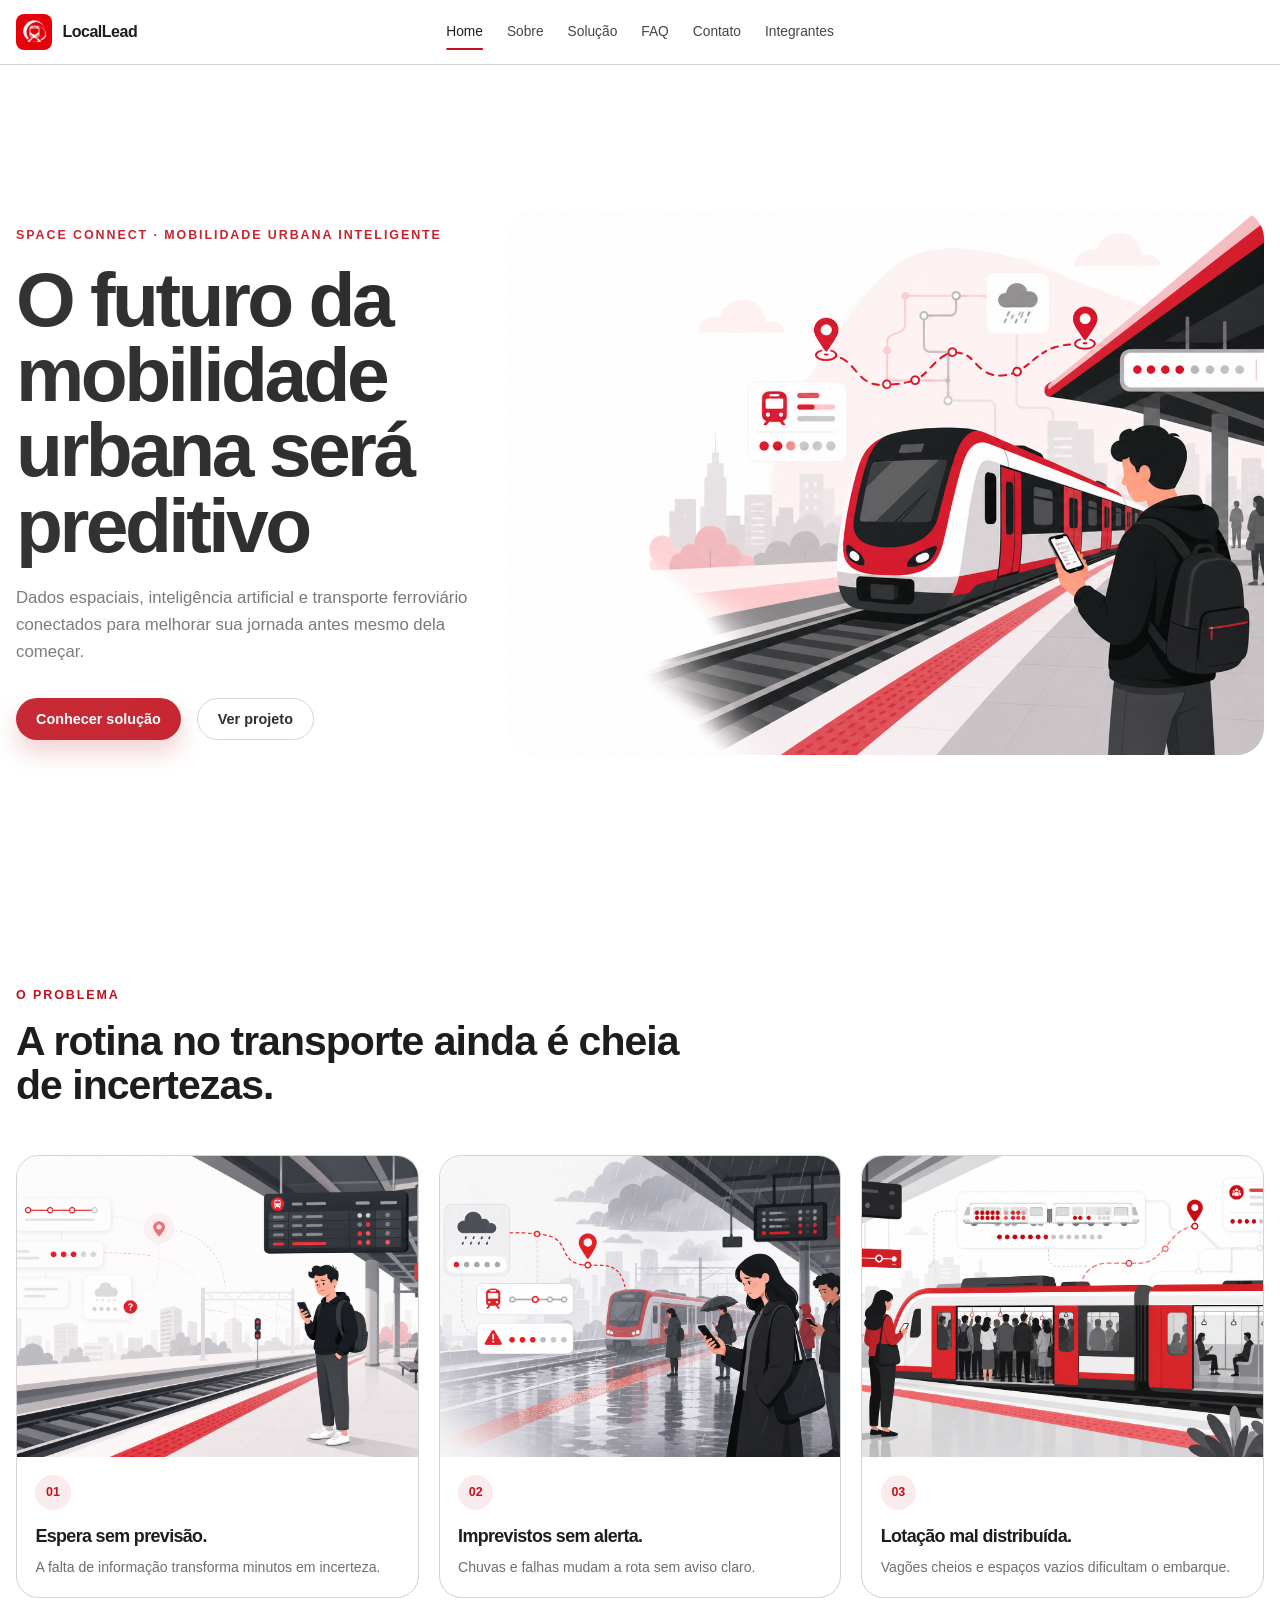
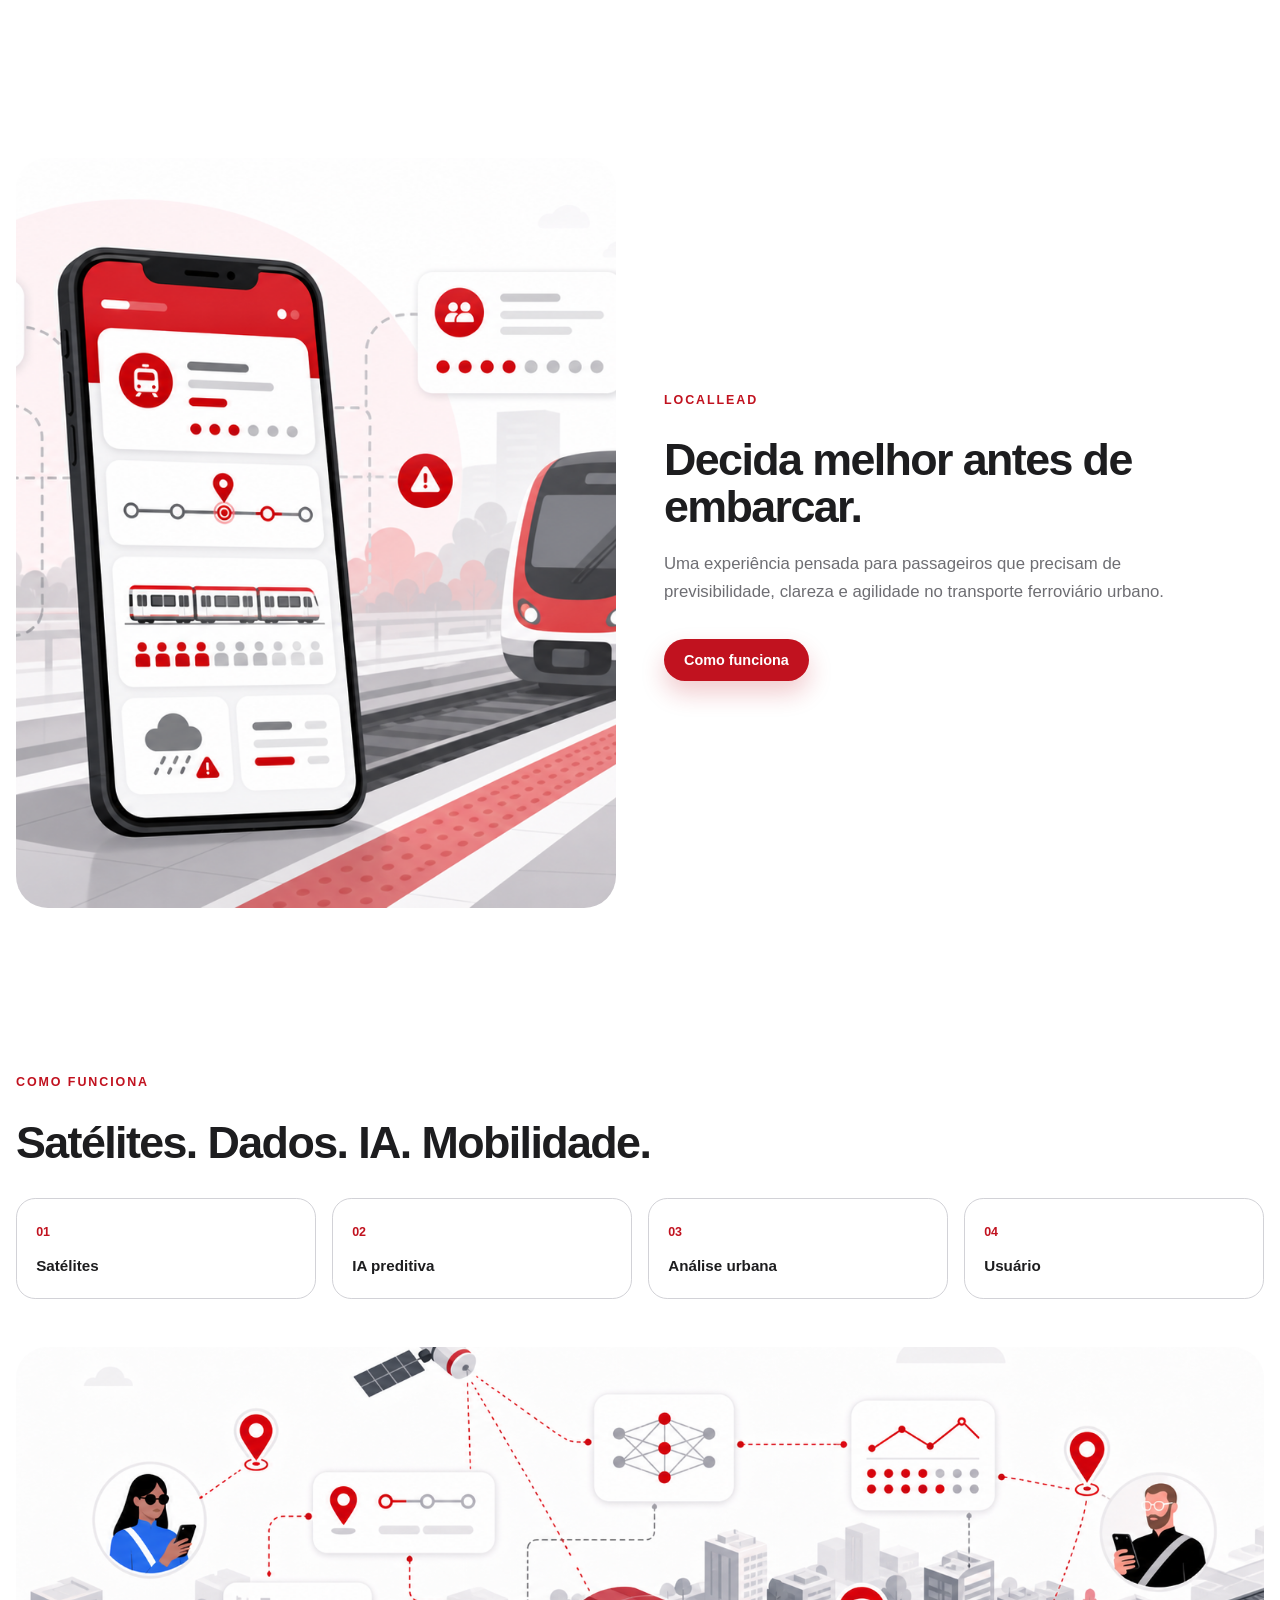
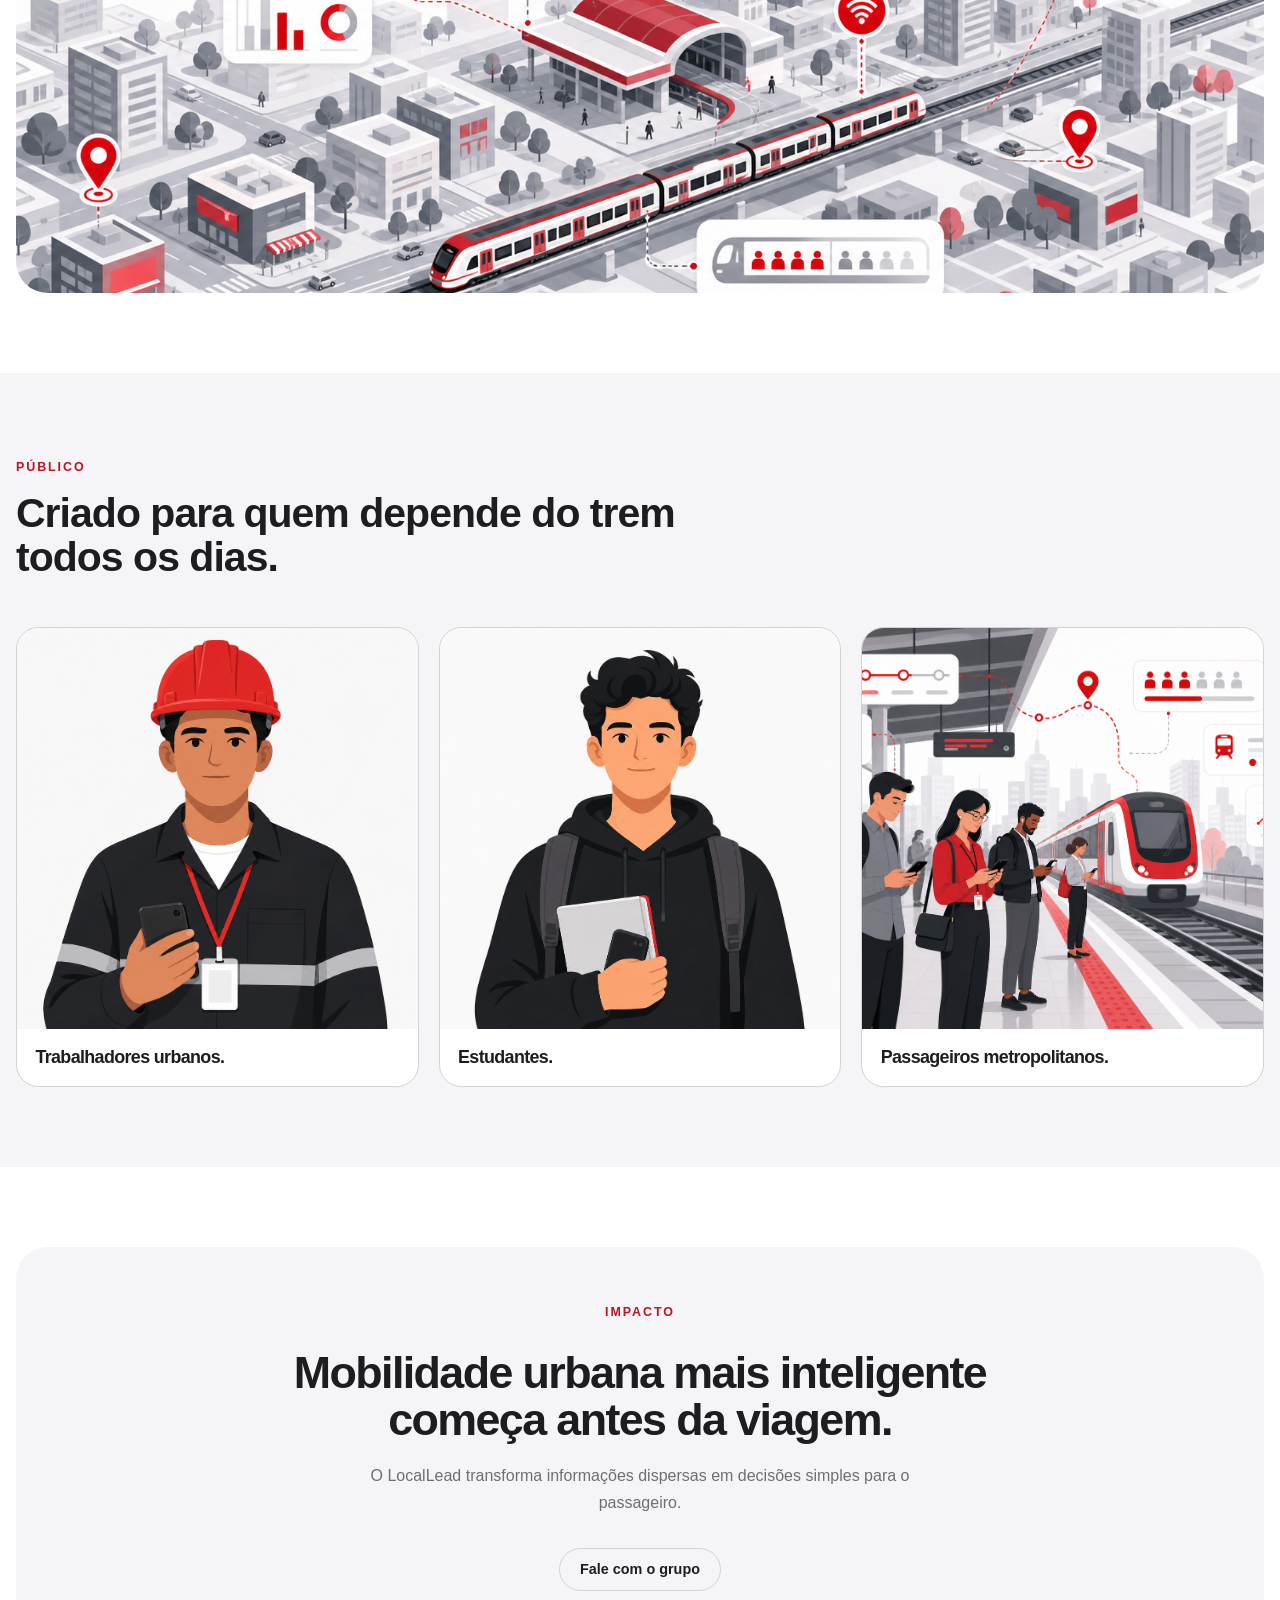
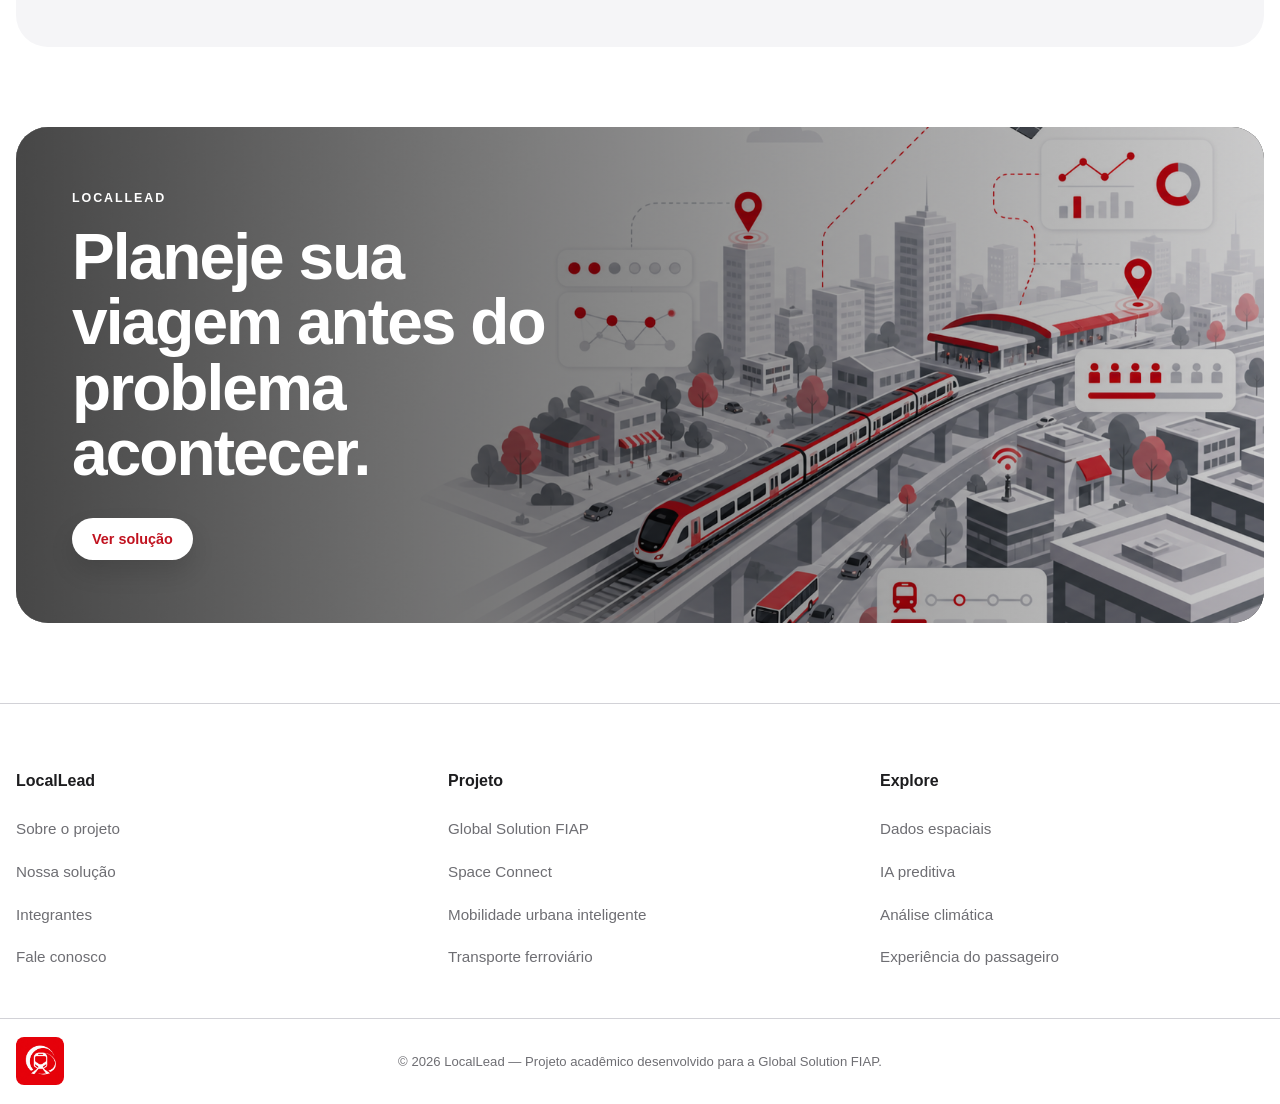
==== index.html @ 67caa3cf "Merge branch 'EnzoNukui:main' into arthurcarvalho" ====
<!DOCTYPE html>
<html lang="pt-br">

<head>
    <meta charset="UTF-8">
    <meta name="viewport" content="width=device-width, initial-scale=1.0">

    <link rel="shortcut icon" href="./assets/favicon/favicon.ico" type="image/x-icon">
    <link rel="stylesheet" href="./css/main.css">

    <script type="module" src="./js/main.js" defer></script>

    <title>LocalLead | Mobilidade Urbana Inteligente</title>
</head>

<body>
    <header class="header">
        <nav class="navbar" aria-label="Navegação principal">
            <a href="./index.html" class="navbar__brand" aria-label="Página inicial do LocalLead">           
                <img src="./assets/img/logo_locallead.png" alt="Logo LocalLead" class="navbar__logo">

                <span class="navbar__name">LocalLead</span>
            </a>

            <button class="navbar__toggle" type="button" aria-label="Abrir menu de navegação" aria-expanded="false"
                aria-controls="navbar-menu">
                <span class="navbar__toggle-line"></span>
                <span class="navbar__toggle-line"></span>
                <span class="navbar__toggle-line"></span>
            </button>

            <ul class="navbar__menu" id="navbar-menu">
                <li class="navbar__item">
                    <a href="./index.html" class="navbar__link navbar__link--active">Home</a>
                </li>

                <li class="navbar__item">
                    <a href="./paginas/sobre.html" class="navbar__link">Sobre</a>
                </li>

                <li class="navbar__item">
                    <a href="./paginas/solucao.html" class="navbar__link">Solução</a>
                </li>

                <li class="navbar__item">
                    <a href="./paginas/faq.html" class="navbar__link">FAQ</a>
                </li>

                <li class="navbar__item">
                    <a href="./paginas/contato.html" class="navbar__link">Contato</a>
                </li>

                <li class="navbar__item">
                    <a href="./paginas/integrantes.html" class="navbar__link">Integrantes</a>
                </li>
            </ul>
        </nav>
    </header>

    <main>
        <section class="hero" aria-labelledby="hero-title">
            <div class="hero__content">
                <span class="hero__tag">Space Connect · Mobilidade Urbana Inteligente</span>

                <h1 class="hero__title" id="hero-title">
                    O futuro da mobilidade urbana será preditivo
                </h1>

                <p class="hero__description">
                    Dados espaciais, inteligência artificial e transporte ferroviário conectados para melhorar sua
                    jornada antes mesmo dela começar.
                </p>

                <div class="hero__actions">
                    <a href="./paginas/solucao.html" class="button button--primary">
                        Conhecer solução
                    </a>

                    <a href="./paginas/sobre.html" class="button button--secondary">
                        Ver projeto
                    </a>
                </div>
            </div>

            <div class="hero__image">
                <img src="./assets/img/home/hero-trem-cidade.png" alt="Trem urbano em movimento em uma cidade moderna">
            </div>
        </section>

        <section class="visual-section problems" aria-labelledby="problems-title">
            <div class="section-heading">
                <span class="section-heading__tag">O problema</span>

                <h2 class="section-heading__title" id="problems-title">
                    A rotina no transporte ainda é cheia de incertezas.
                </h2>
            </div>

            <div class="visual-grid visual-grid--three">
                <article class="visual-card">
                    <div class="visual-card__image">
                        <img src="./assets/img/home/problema-espera.png"
                            alt="Pessoa esperando o trem em uma plataforma">
                    </div>

                    <div class="visual-card__content">
                        <span class="visual-card__number">01</span>
                        <h3 class="visual-card__title">Espera sem previsão.</h3>

                        <p class="visual-card__description">
                            A falta de informação transforma minutos em incerteza.
                        </p>
                    </div>
                </article>

                <article class="visual-card">
                    <div class="visual-card__image">
                        <img src="./assets/img/home/problema-chuva.png" alt="Estação de trem em dia de chuva intensa">
                    </div>

                    <div class="visual-card__content">
                        <span class="visual-card__number">02</span>
                        <h3 class="visual-card__title">Imprevistos sem alerta.</h3>

                        <p class="visual-card__description">
                            Chuvas e falhas mudam a rota sem aviso claro.
                        </p>
                    </div>
                </article>

                <article class="visual-card">
                    <div class="visual-card__image">
                        <img src="./assets/img/home/problema-lotacao.png"
                            alt="Passageiros em uma plataforma cheia aguardando o trem">
                    </div>

                    <div class="visual-card__content">
                        <span class="visual-card__number">03</span>
                        <h3 class="visual-card__title">Lotação mal distribuída.</h3>

                        <p class="visual-card__description">
                            Vagões cheios e espaços vazios dificultam o embarque.
                        </p>
                    </div>
                </article>
            </div>
        </section>

        <section class="app-preview" aria-labelledby="app-preview-title">
            <div class="app-preview__image">
                <img src="./assets/img/home/mockup-locaallead-app.png"
                    alt="Interface do aplicativo LocalLead em um celular">
            </div>

            <div class="app-preview__content">
                <span class="section-heading__tag">LocalLead</span>

                <h2 class="app-preview__title" id="app-preview-title">
                    Decida melhor antes de embarcar.
                </h2>

                <p class="app-preview__description">
                    Uma experiência pensada para passageiros que precisam de previsibilidade, clareza e agilidade no
                    transporte ferroviário urbano.
                </p>

                <a href="./paginas/solucao.html" class="button button--primary">
                    Como funciona
                </a>
            </div>
        </section>

        <section class="workflow" aria-labelledby="workflow-title">
            <div class="workflow__content">
                <span class="section-heading__tag">Como funciona</span>

                <h2 class="workflow__title" id="workflow-title">
                    Satélites. Dados. IA. Mobilidade.
                </h2>

                <div class="workflow__steps" aria-label="Etapas da solução LocalLead">
                    <div class="workflow__step">
                        <span>01</span>
                        <p>Satélites</p>
                    </div>

                    <div class="workflow__step">
                        <span>02</span>
                        <p>IA preditiva</p>
                    </div>

                    <div class="workflow__step">
                        <span>03</span>
                        <p>Análise urbana</p>
                    </div>

                    <div class="workflow__step">
                        <span>04</span>
                        <p>Usuário</p>
                    </div>
                </div>
            </div>

            <div class="workflow__image">
                <img src="./assets/img/home/fluxo-satélite-ia-cidade.png"
                    alt="Cidade conectada por dados espaciais e inteligência artificial">
            </div>
        </section>

        <section class="visual-section audience" aria-labelledby="audience-title">
            <div class="section-heading">
                <span class="section-heading__tag">Público</span>

                <h2 class="section-heading__title" id="audience-title">
                    Criado para quem depende do trem todos os dias.
                </h2>
            </div>

            <div class="visual-grid visual-grid--three">
                <article class="visual-card visual-card--large">
                    <div class="visual-card__image">
                        <img src="./assets/img/home/publico-trabalhadores.png"
                            alt="Trabalhadores usando transporte público urbano">
                    </div>

                    <div class="visual-card__content">
                        <h3 class="visual-card__title">Trabalhadores urbanos.</h3>
                    </div>
                </article>

                <article class="visual-card visual-card--large">
                    <div class="visual-card__image">
                        <img src="./assets/img/home/publico-estudantes.png"
                            alt="Estudantes usando transporte ferroviário urbano">
                    </div>

                    <div class="visual-card__content">
                        <h3 class="visual-card__title">Estudantes.</h3>
                    </div>
                </article>

                <article class="visual-card visual-card--large">
                    <div class="visual-card__image">
                        <img src="./assets/img/home/publico-passageiros.png"
                            alt="Passageiros em uma estação metropolitana">
                    </div>

                    <div class="visual-card__content">
                        <h3 class="visual-card__title">Passageiros metropolitanos.</h3>
                    </div>
                </article>
            </div>
        </section>

        <section class="impact" aria-labelledby="impact-title">
            <div class="impact__content">
                <span class="section-heading__tag">Impacto</span>

                <h2 class="impact__title" id="impact-title">
                    Mobilidade urbana mais inteligente começa antes da viagem.
                </h2>

                <p class="impact__description">
                    O LocalLead transforma informações dispersas em decisões simples para o passageiro.
                </p>

                <a href="./paginas/contato.html" class="button button--secondary">
                    Fale com o grupo
                </a>
            </div>
        </section>

        <section class="cta" aria-labelledby="cta-title">
            <div class="cta__image">
                <img src="./assets/img/home/cta-cidade-conectada.png"
                    alt="Cidade conectada com linhas digitais representando mobilidade inteligente">
            </div>

            <div class="cta__content">
                <span class="cta__tag">LocalLead</span>

                <h2 class="cta__title" id="cta-title">
                    Planeje sua viagem antes do problema acontecer.
                </h2>

                <a href="./paginas/solucao.html" class="button button--light">
                    Ver solução
                </a>
            </div>
        </section>
    </main>

    <footer class="footer">
        <div class="footer__content">
            <div class="footer__column">
                <h2 class="footer__title">LocalLead</h2>

                <ul class="footer__list">
                    <li>
                        <a href="./paginas/sobre.html">Sobre o projeto</a>
                    </li>

                    <li>
                        <a href="./paginas/solucao.html">Nossa solução</a>
                    </li>

                    <li>
                        <a href="./paginas/integrantes.html">Integrantes</a>
                    </li>

                    <li>
                        <a href="./paginas/contato.html">Fale conosco</a>
                    </li>
                </ul>
            </div>

            <div class="footer__column">
                <h2 class="footer__title">Projeto</h2>

                <ul class="footer__list">
                    <li>Global Solution FIAP</li>
                    <li>Space Connect</li>
                    <li>Mobilidade urbana inteligente</li>
                    <li>Transporte ferroviário</li>
                </ul>
            </div>

            <div class="footer__column">
                <h2 class="footer__title">Explore</h2>

                <ul class="footer__list">
                    <li>Dados espaciais</li>
                    <li>IA preditiva</li>
                    <li>Análise climática</li>
                    <li>Experiência do passageiro</li>
                </ul>
            </div>
        </div>

        <div class="footer__bottom">
            <div class="footer__bottom-content">
                <a href="./index.html" class="footer__brand" aria-label="Página inicial LocalLead">
                    <img src="./assets/img/logo_locallead.png" alt="Logo LocalLead" class="footer__logo">
                </a>

                <p class="footer__copyright">
                    © 2026 LocalLead — Projeto acadêmico desenvolvido para a Global Solution FIAP.
                </p>
            </div>
        </div>
    </footer>
</body>

</html>
---- css/main.css ----
@import url('./base.css');
@import url('./menu.css');
@import url('./hero.css');
@import url('./buttons.css');
@import url('./layout.css');
@import url('./cards.css');
@import url('./home.css');
@import url("./integrantes.css");
@import url('./footer.css');
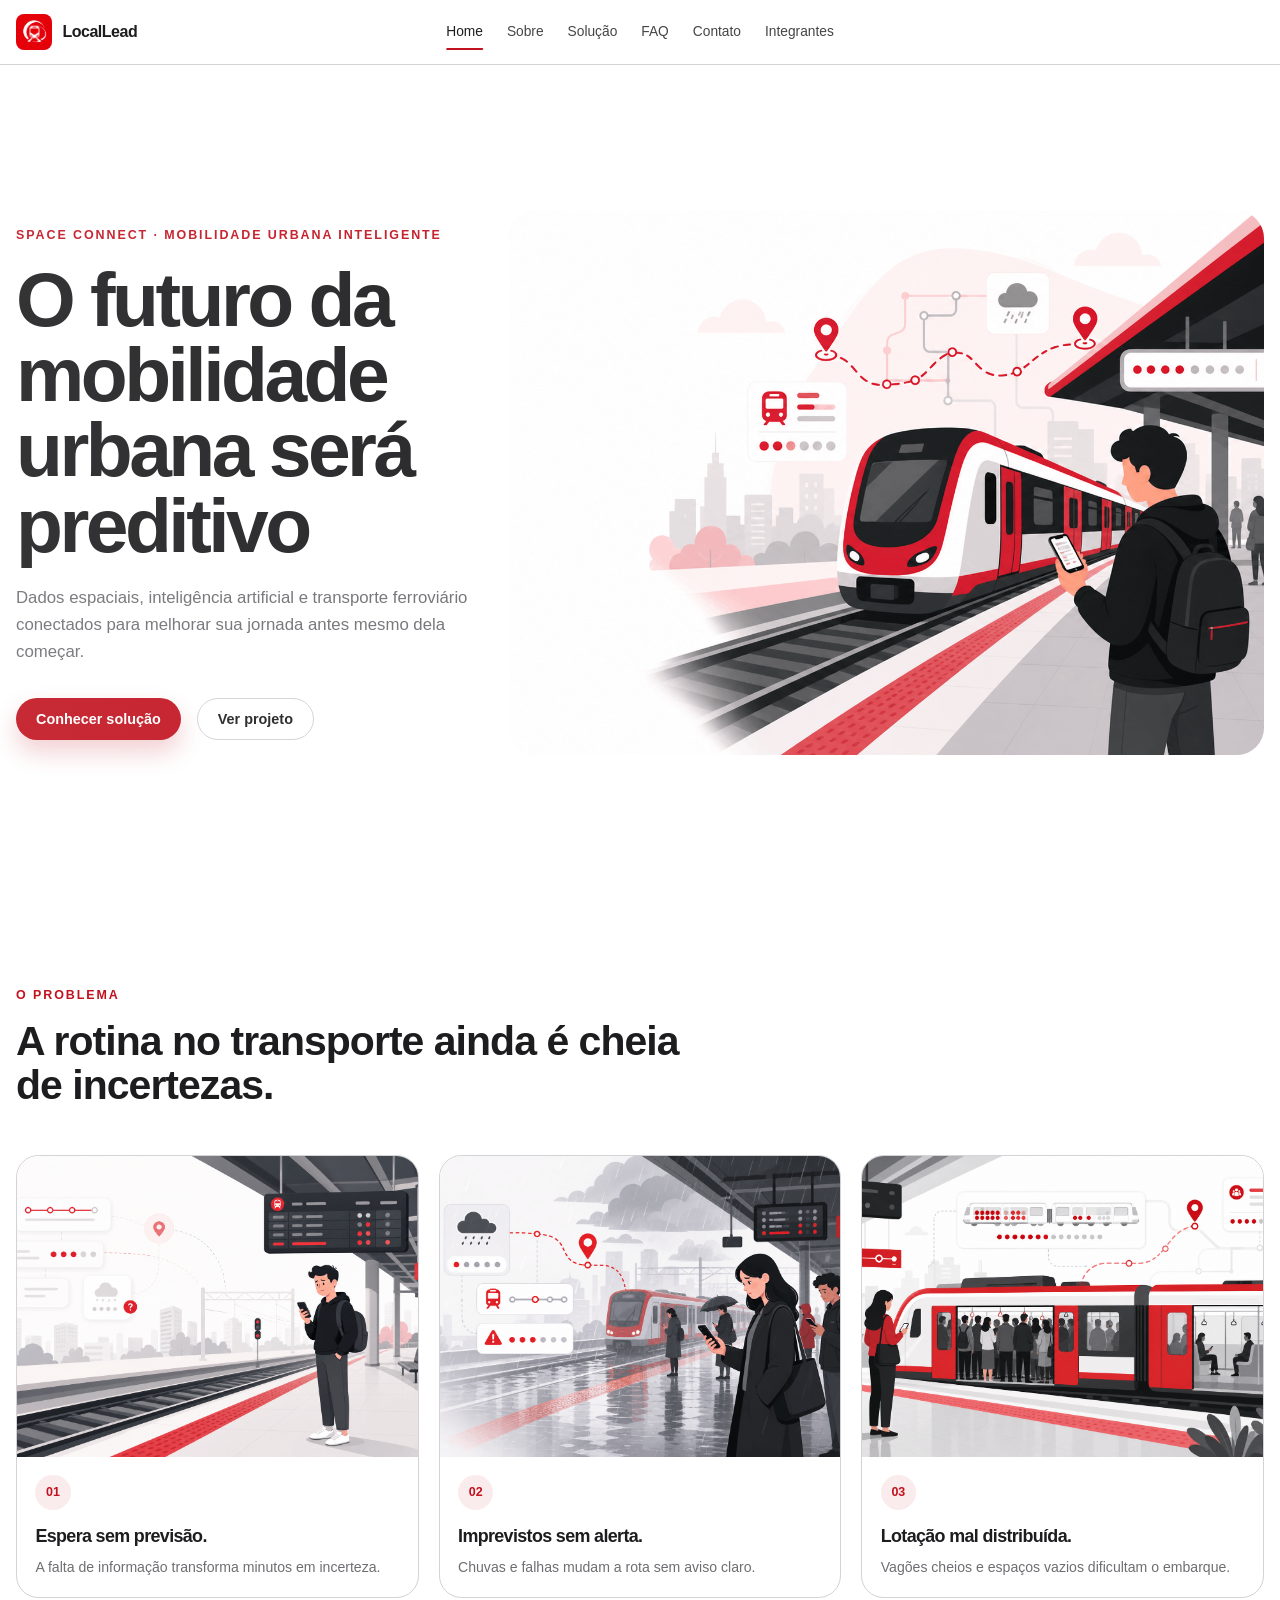
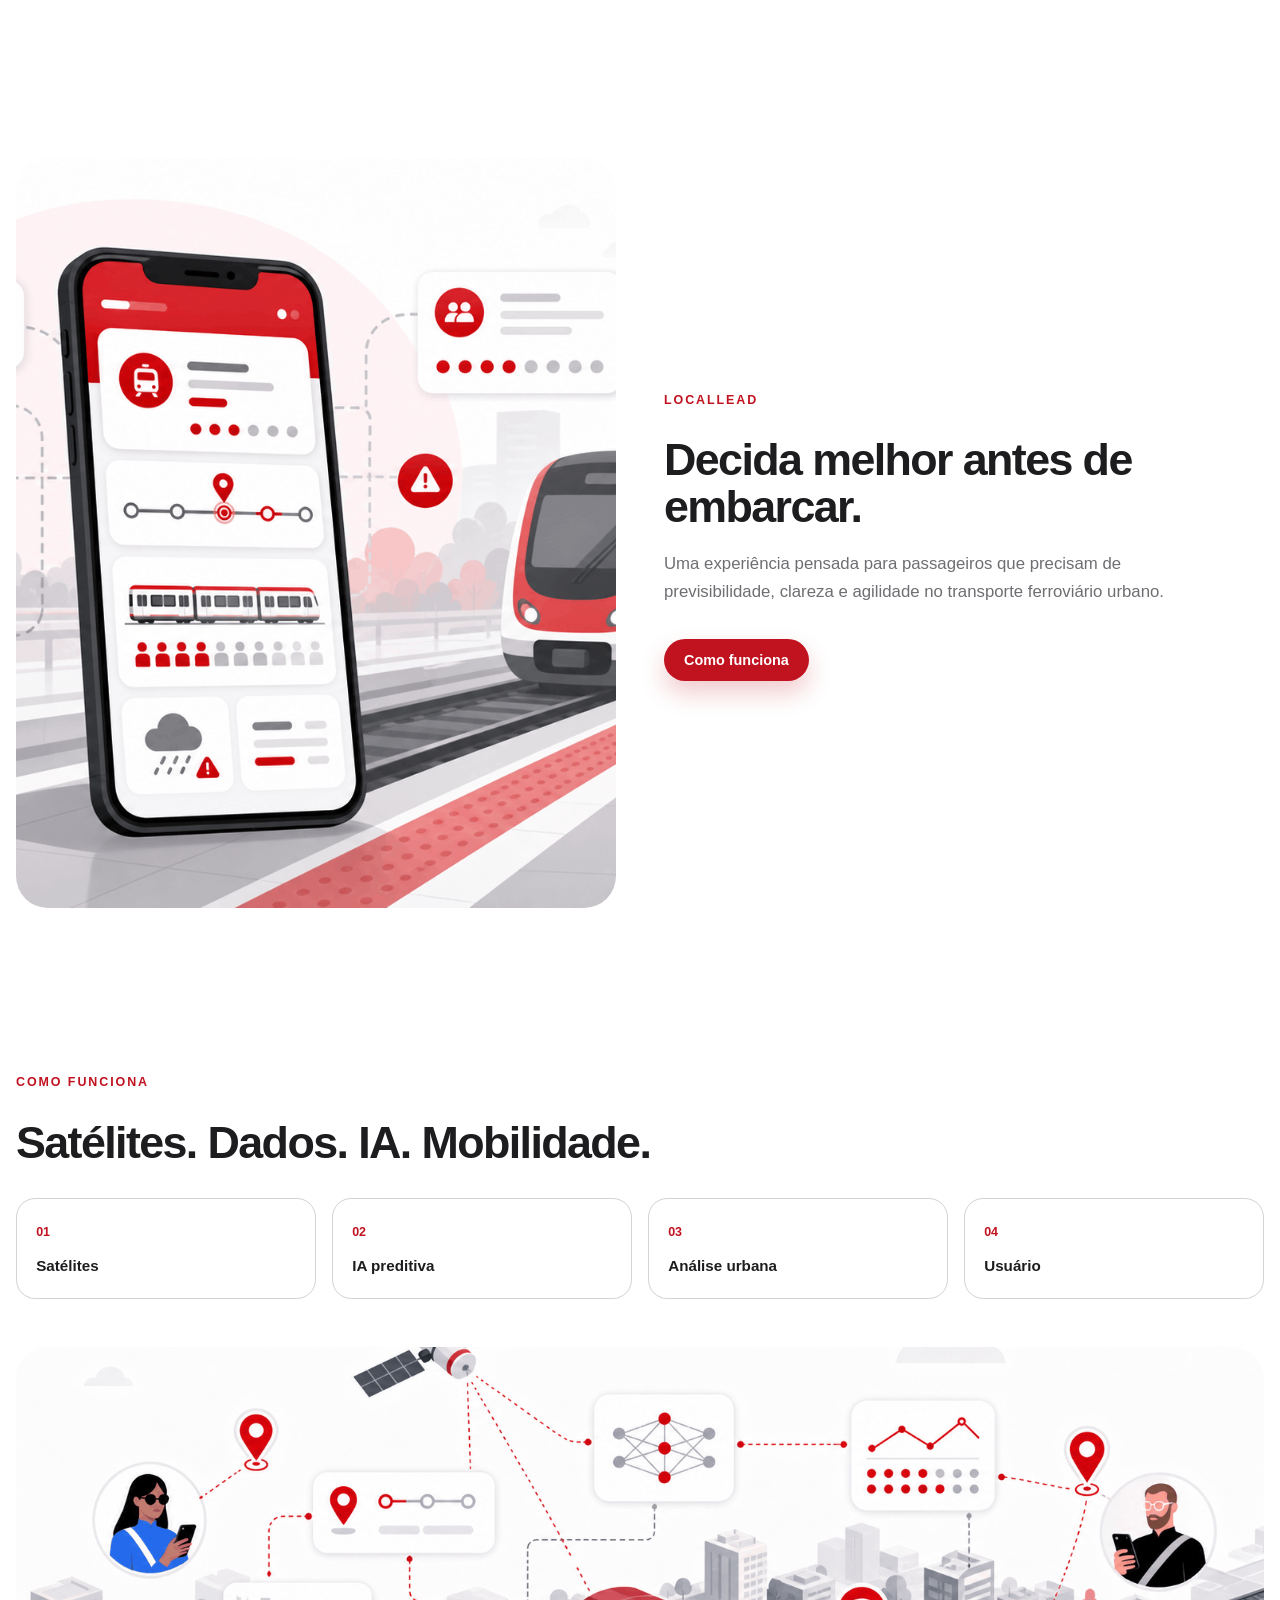
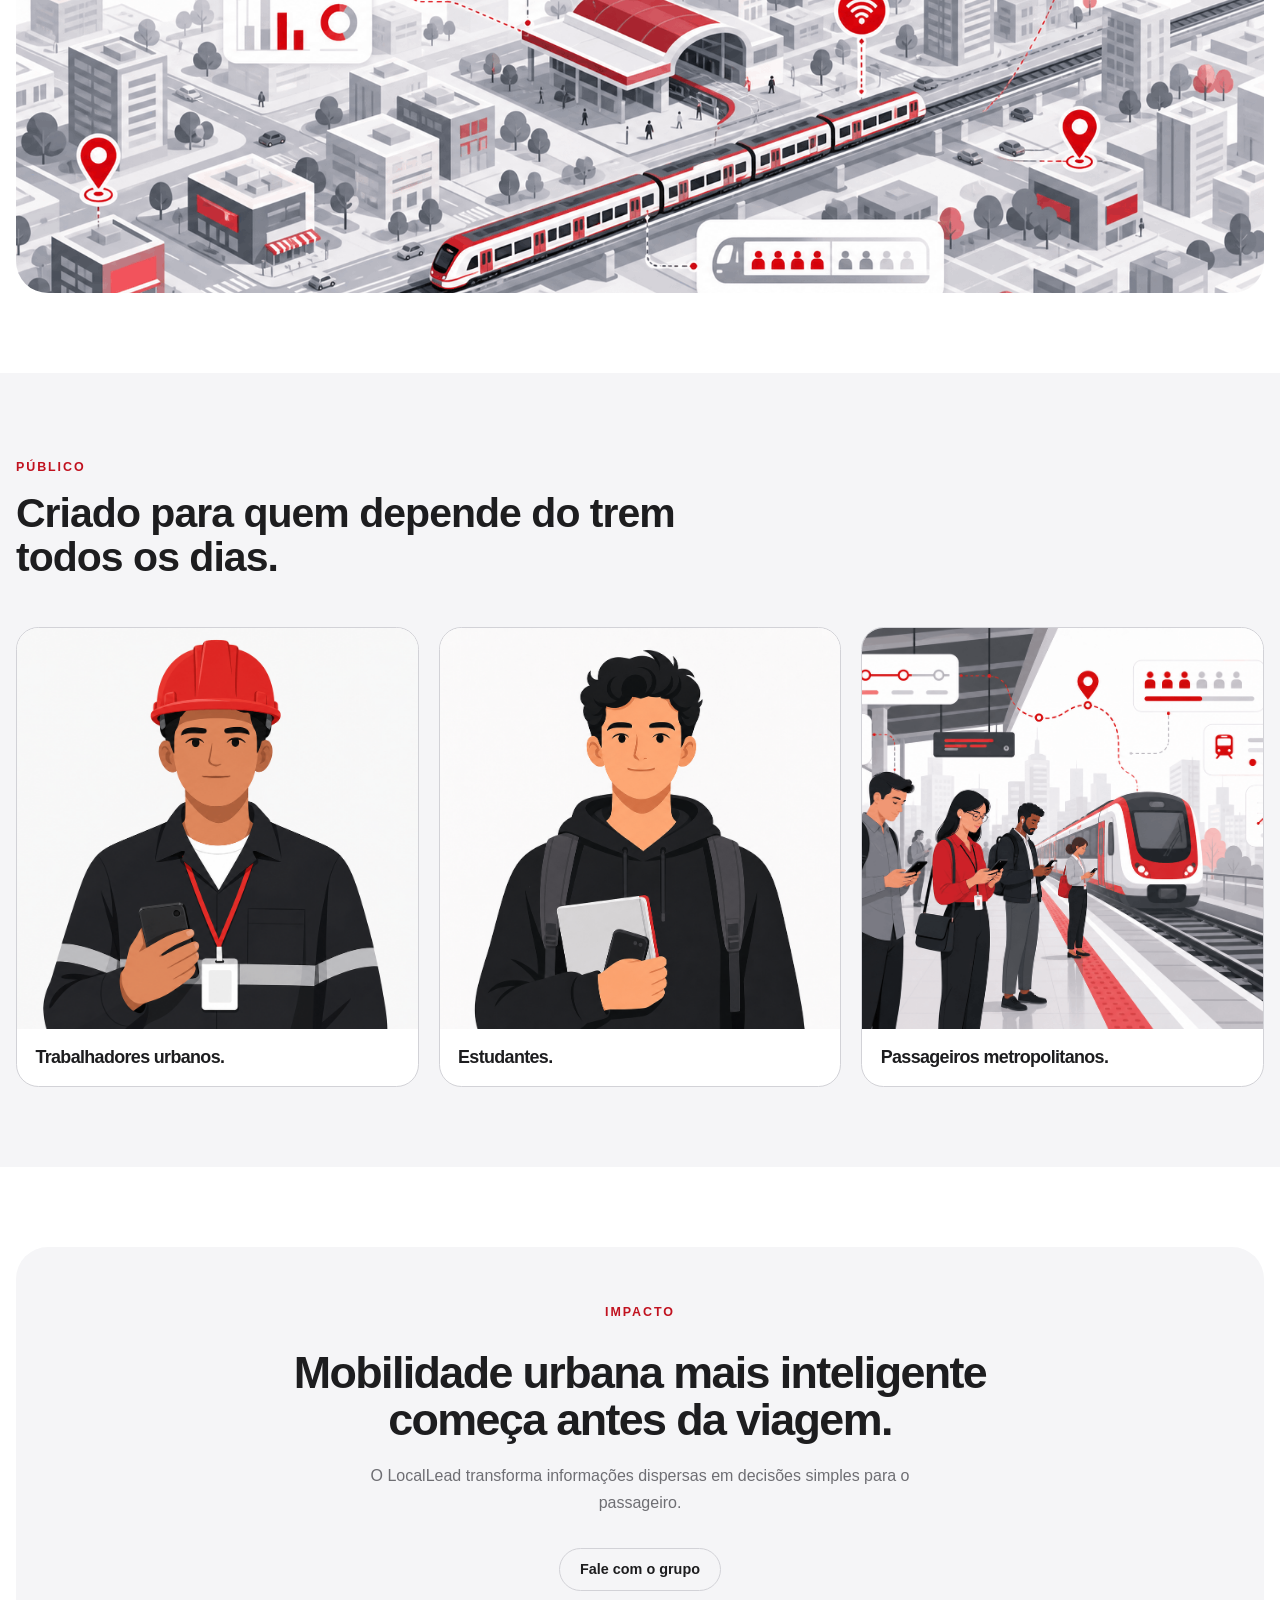
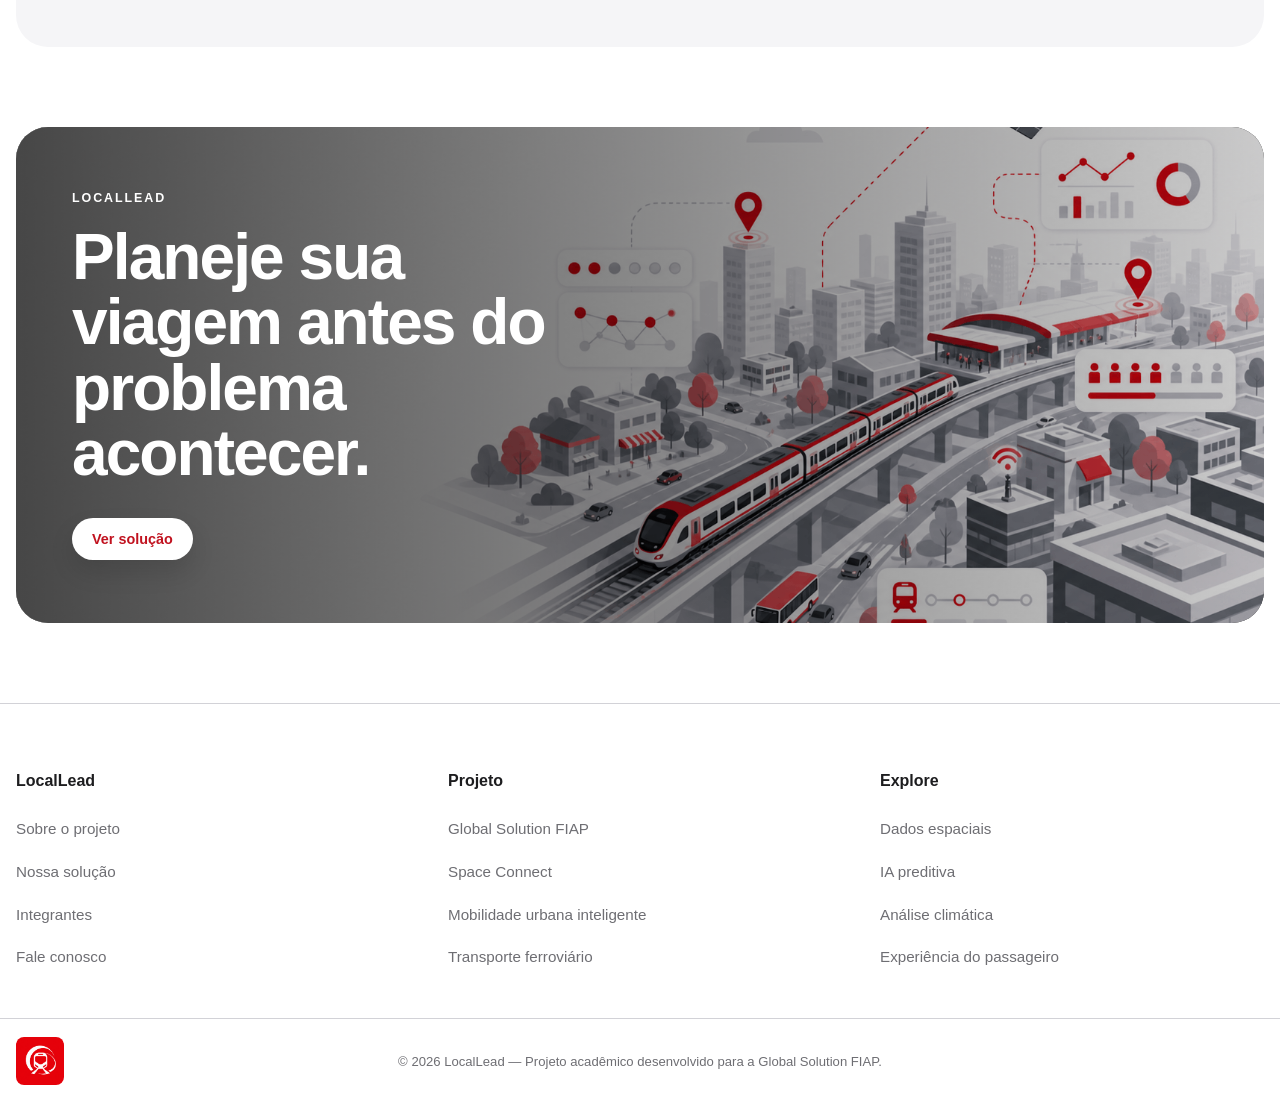
==== commit 95f7c57a: "feat: corrigindo imagens do index.html" ====
--- a/index.html
+++ b/index.html
@@ -12,6 +12,7 @@
 
     <title>LocalLead | Mobilidade Urbana Inteligente</title>
 </head>
+
 
 <body>
     <header class="header">
@@ -83,7 +84,7 @@
             </div>
 
             <div class="hero__image">
-                <img src="./assets/img/home/hero-trem-cidade.png" alt="Trem urbano em movimento em uma cidade moderna">
+                <img src="./assets/img/home/hero-trem-cidade-compresso.png" alt="Trem urbano em movimento em uma cidade moderna">
             </div>
         </section>
 
@@ -99,7 +100,7 @@
             <div class="visual-grid visual-grid--three">
                 <article class="visual-card">
                     <div class="visual-card__image">
-                        <img src="./assets/img/home/problema-espera.png"
+                        <img src="./assets/img/home/problema-espera-compresso.png"
                             alt="Pessoa esperando o trem em uma plataforma">
                     </div>
 
@@ -115,7 +116,7 @@
 
                 <article class="visual-card">
                     <div class="visual-card__image">
-                        <img src="./assets/img/home/problema-chuva.png" alt="Estação de trem em dia de chuva intensa">
+                        <img src="./assets/img/home/problema-chuva-compresso.png" alt="Estação de trem em dia de chuva intensa">
                     </div>
 
                     <div class="visual-card__content">
@@ -130,7 +131,7 @@
 
                 <article class="visual-card">
                     <div class="visual-card__image">
-                        <img src="./assets/img/home/problema-lotacao.png"
+                        <img src="./assets/img/home/problema-lotacao-compresso.png"
                             alt="Passageiros em uma plataforma cheia aguardando o trem">
                     </div>
 
@@ -148,7 +149,7 @@
 
         <section class="app-preview" aria-labelledby="app-preview-title">
             <div class="app-preview__image">
-                <img src="./assets/img/home/mockup-locaallead-app.png"
+                <img src="./assets/img/home/mockup-locaallead-app-compresso.png"
                     alt="Interface do aplicativo LocalLead em um celular">
             </div>
 
@@ -202,7 +203,7 @@
             </div>
 
             <div class="workflow__image">
-                <img src="./assets/img/home/fluxo-satélite-ia-cidade.png"
+                <img src="./assets/img/home/fluxo-satélite-ia-cidade-compresso.png"
                     alt="Cidade conectada por dados espaciais e inteligência artificial">
             </div>
         </section>
@@ -219,7 +220,7 @@
             <div class="visual-grid visual-grid--three">
                 <article class="visual-card visual-card--large">
                     <div class="visual-card__image">
-                        <img src="./assets/img/home/publico-trabalhadores.png"
+                        <img src="./assets/img/home/publico-trabalhadores-compresso.png"
                             alt="Trabalhadores usando transporte público urbano">
                     </div>
 
@@ -230,7 +231,7 @@
 
                 <article class="visual-card visual-card--large">
                     <div class="visual-card__image">
-                        <img src="./assets/img/home/publico-estudantes.png"
+                        <img src="./assets/img/home/publico-estudantes-compresso.png"
                             alt="Estudantes usando transporte ferroviário urbano">
                     </div>
 
@@ -241,7 +242,7 @@
 
                 <article class="visual-card visual-card--large">
                     <div class="visual-card__image">
-                        <img src="./assets/img/home/publico-passageiros.png"
+                        <img src="./assets/img/home/publico-passageiros-compresso.png"
                             alt="Passageiros em uma estação metropolitana">
                     </div>
 
@@ -272,7 +273,7 @@
 
         <section class="cta" aria-labelledby="cta-title">
             <div class="cta__image">
-                <img src="./assets/img/home/cta-cidade-conectada.png"
+                <img src="./assets/img/home/cta-cidade-conectada-compresso.png"
                     alt="Cidade conectada com linhas digitais representando mobilidade inteligente">
             </div>
 
--- a/css/main.css
+++ b/css/main.css
@@ -6,5 +6,7 @@
 @import url('./cards.css');
 @import url('./home.css');
 @import url("./integrantes.css");
+@import url('./faq.css');
 @import url('./footer.css');
-
+@import url('./faq.css');
+@import url('./solucao.css');
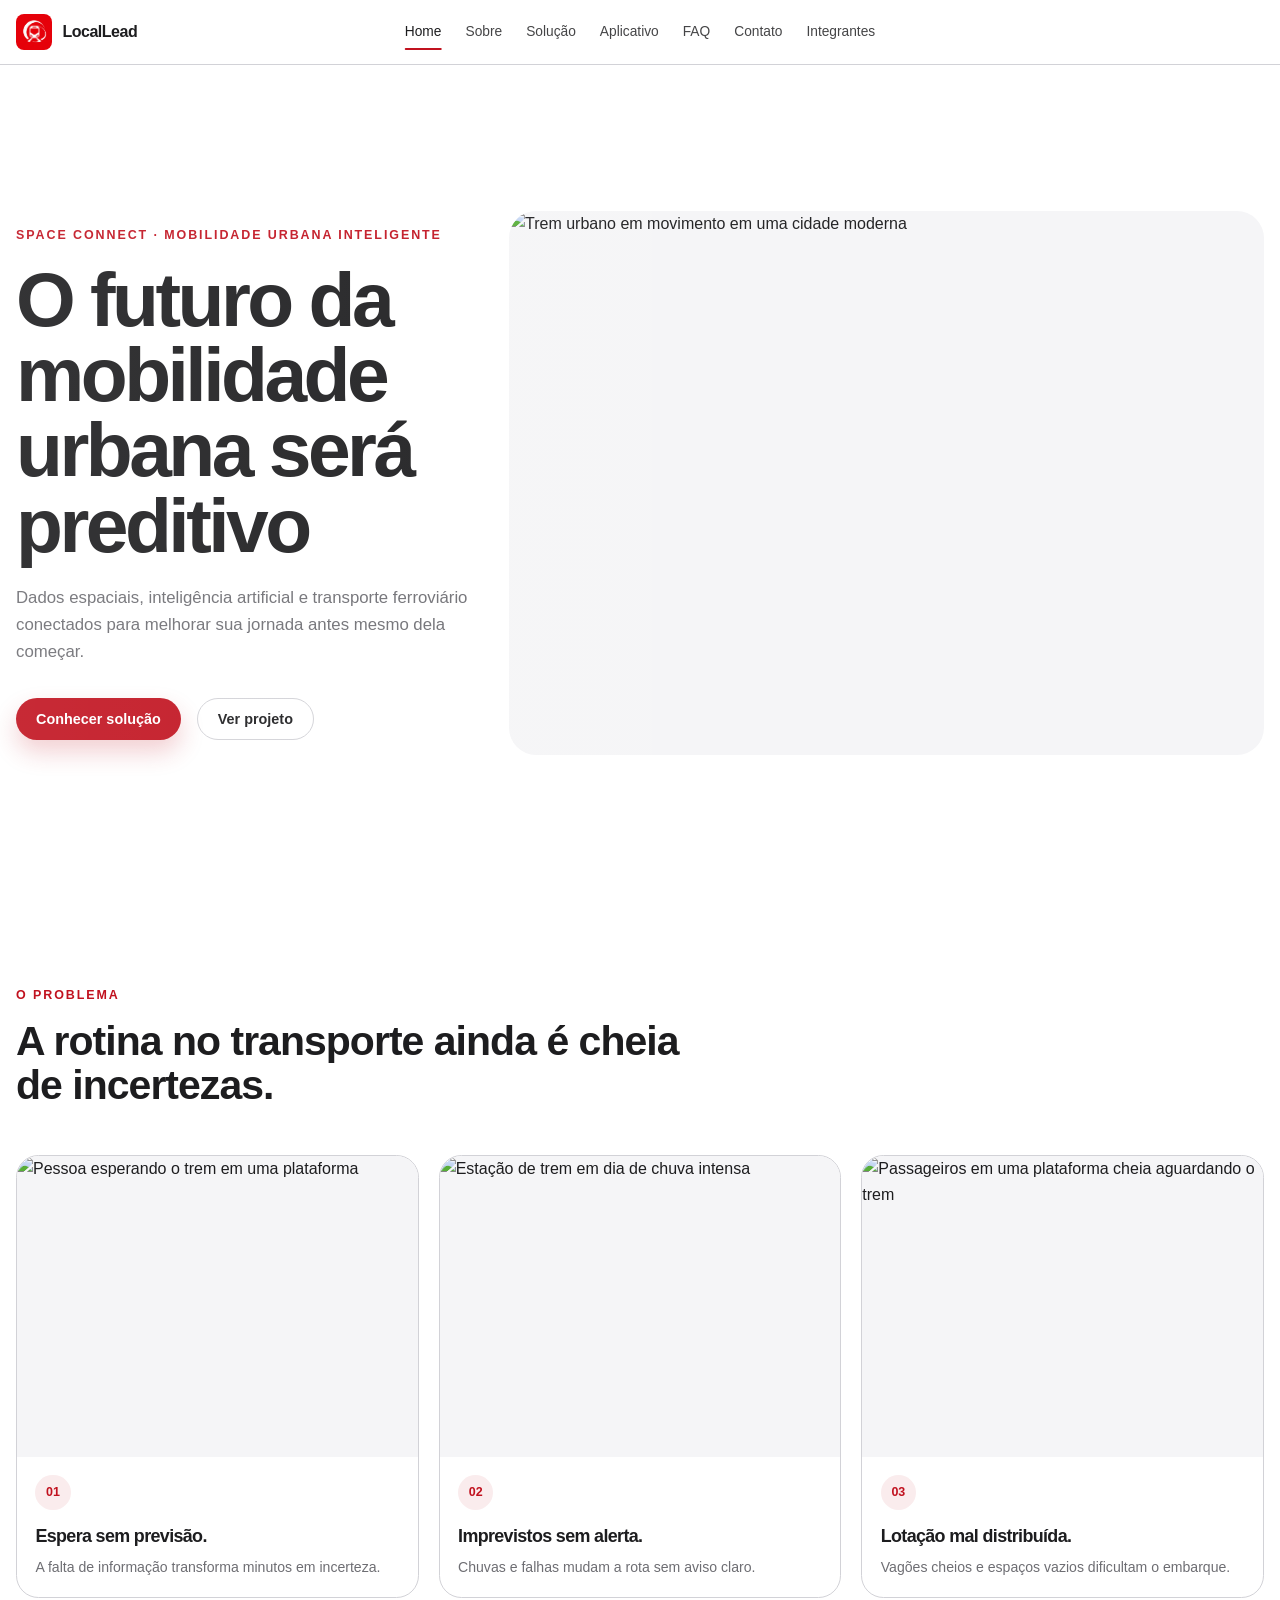
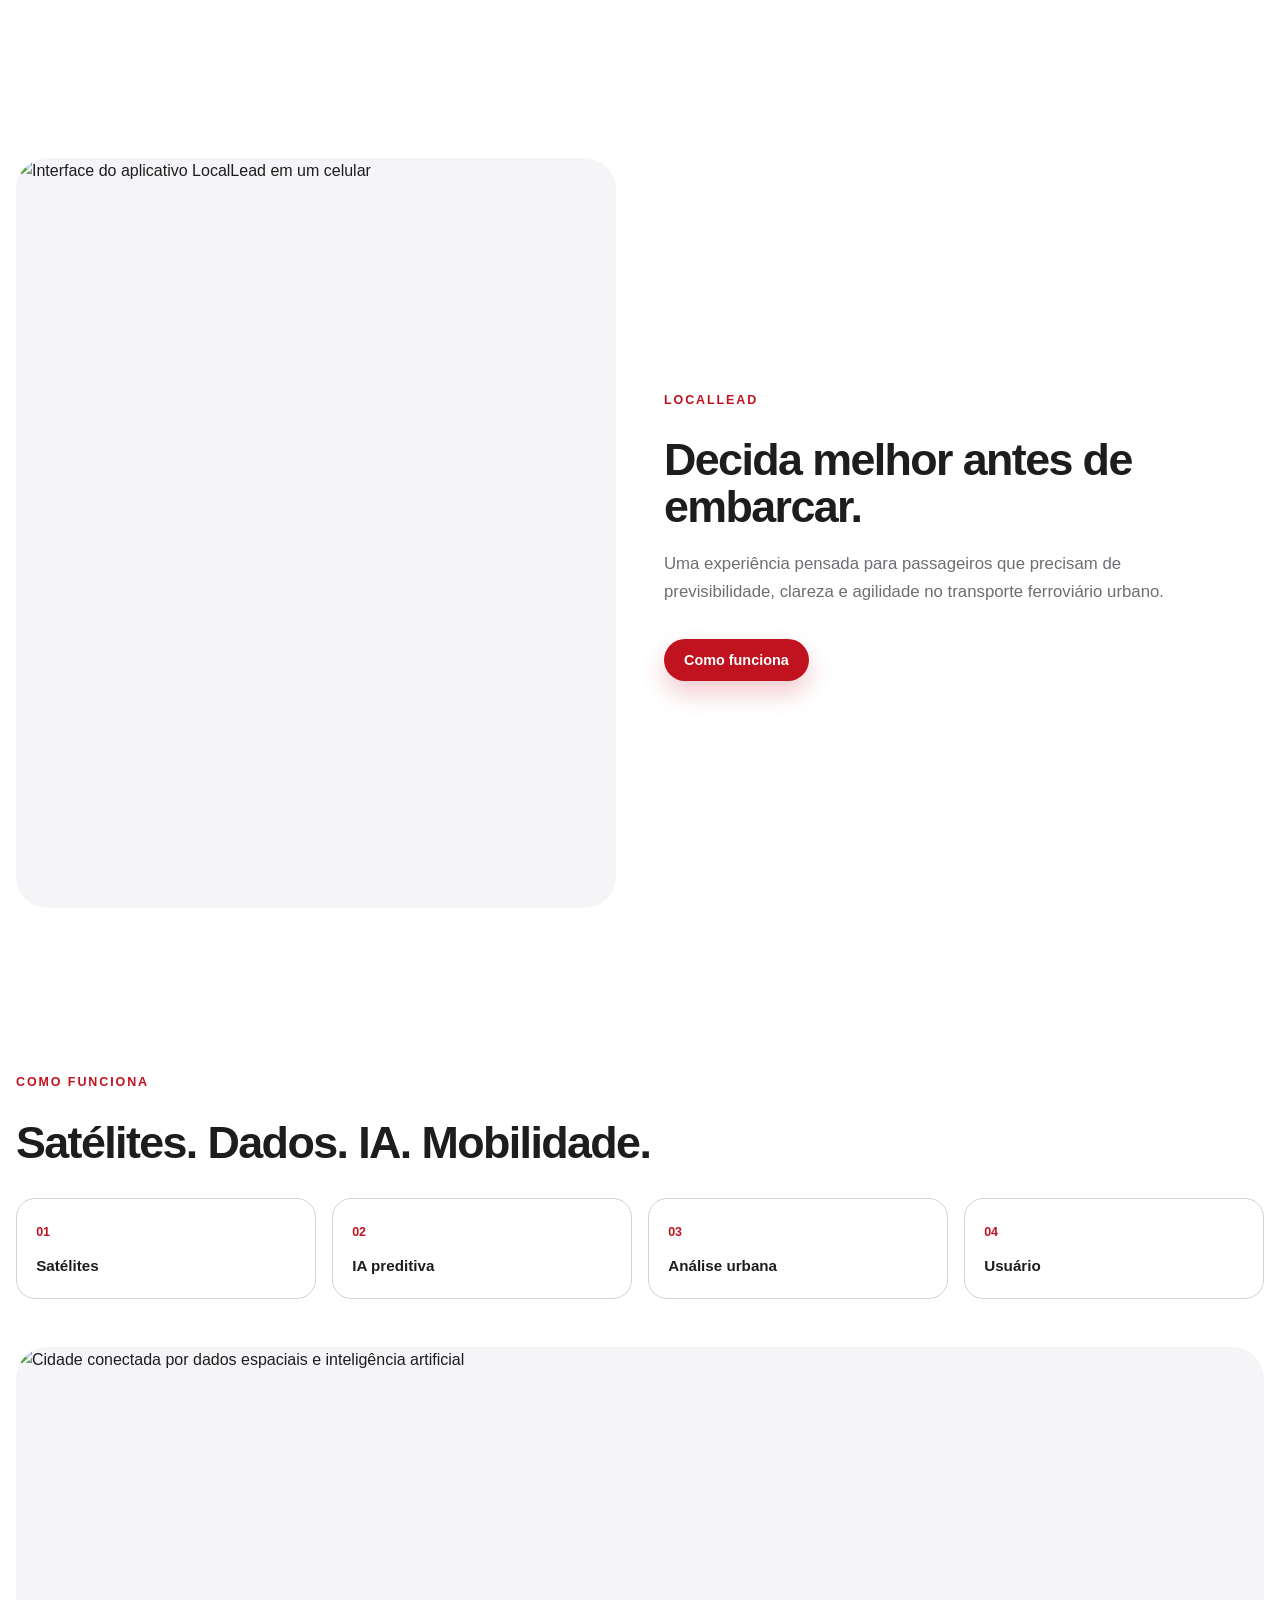
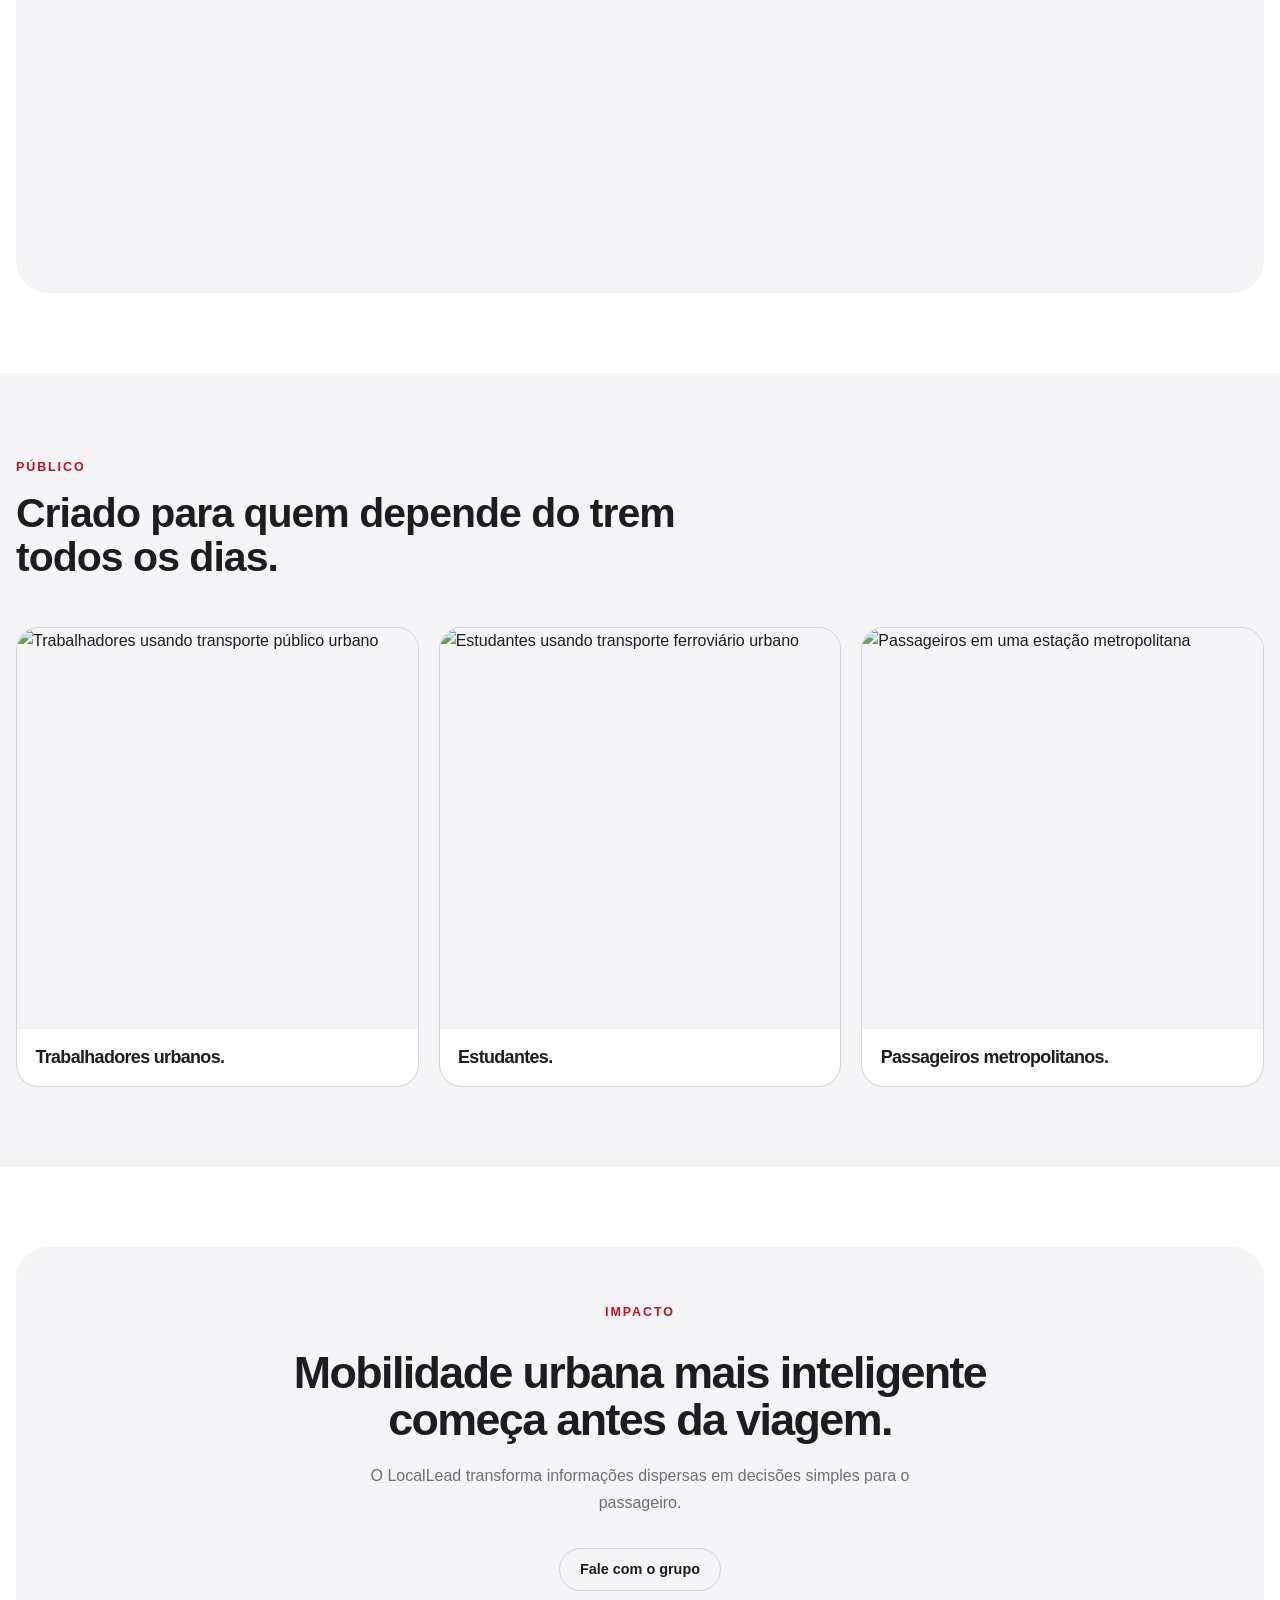
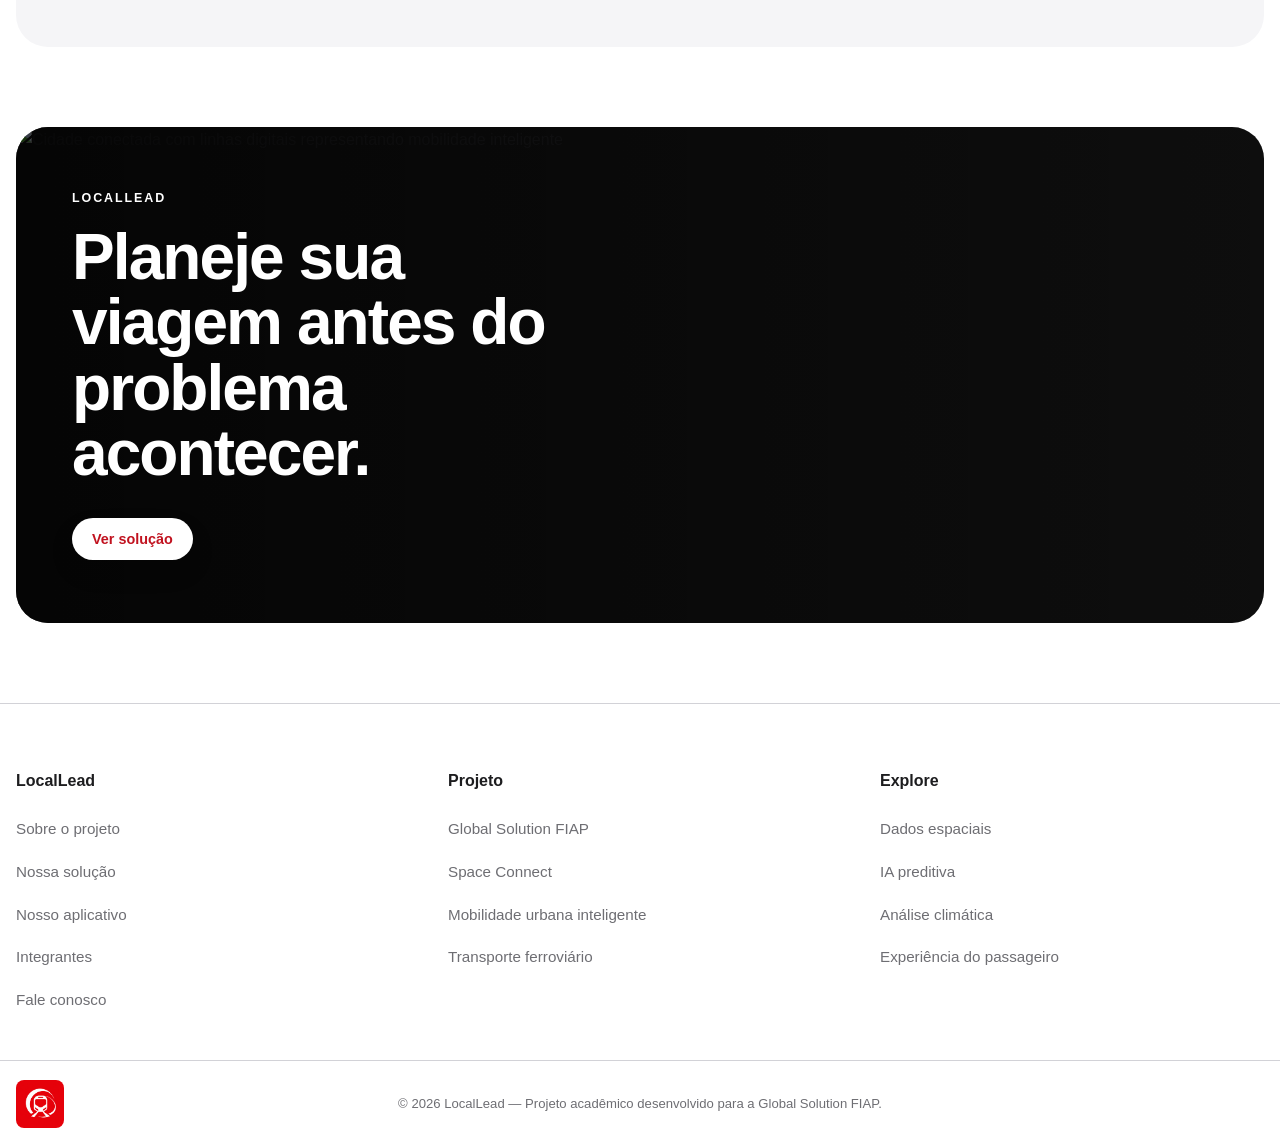
==== commit 79f30407: "feat: fazendo a pagina do nosso aplicativo e adicionando imagens nela, também coloquei o link do nos" ====
--- a/index.html
+++ b/index.html
@@ -44,6 +44,10 @@
                 </li>
 
                 <li class="navbar__item">
+                    <a href="./paginas/aplicativo.html" class="navbar__link">Aplicativo</a>
+                </li>
+
+                <li class="navbar__item">
                     <a href="./paginas/faq.html" class="navbar__link">FAQ</a>
                 </li>
 
@@ -84,7 +88,7 @@
             </div>
 
             <div class="hero__image">
-                <img src="./assets/img/home/hero-trem-cidade-compresso.png" alt="Trem urbano em movimento em uma cidade moderna">
+                <img src="./assets/img/home/hero-trem-cidade.png" alt="Trem urbano em movimento em uma cidade moderna">
             </div>
         </section>
 
@@ -100,7 +104,7 @@
             <div class="visual-grid visual-grid--three">
                 <article class="visual-card">
                     <div class="visual-card__image">
-                        <img src="./assets/img/home/problema-espera-compresso.png"
+                        <img src="./assets/img/home/problema-espera.png"
                             alt="Pessoa esperando o trem em uma plataforma">
                     </div>
 
@@ -116,7 +120,7 @@
 
                 <article class="visual-card">
                     <div class="visual-card__image">
-                        <img src="./assets/img/home/problema-chuva-compresso.png" alt="Estação de trem em dia de chuva intensa">
+                        <img src="./assets/img/home/problema-chuva.png" alt="Estação de trem em dia de chuva intensa">
                     </div>
 
                     <div class="visual-card__content">
@@ -131,7 +135,7 @@
 
                 <article class="visual-card">
                     <div class="visual-card__image">
-                        <img src="./assets/img/home/problema-lotacao-compresso.png"
+                        <img src="./assets/img/home/problema-lotacao.png"
                             alt="Passageiros em uma plataforma cheia aguardando o trem">
                     </div>
 
@@ -149,7 +153,7 @@
 
         <section class="app-preview" aria-labelledby="app-preview-title">
             <div class="app-preview__image">
-                <img src="./assets/img/home/mockup-locaallead-app-compresso.png"
+                <img src="./assets/img/home/mockup-locaallead-app.png"
                     alt="Interface do aplicativo LocalLead em um celular">
             </div>
 
@@ -203,7 +207,7 @@
             </div>
 
             <div class="workflow__image">
-                <img src="./assets/img/home/fluxo-satélite-ia-cidade-compresso.png"
+                <img src="./assets/img/home/fluxo-satélite-ia-cidade.png"
                     alt="Cidade conectada por dados espaciais e inteligência artificial">
             </div>
         </section>
@@ -220,7 +224,7 @@
             <div class="visual-grid visual-grid--three">
                 <article class="visual-card visual-card--large">
                     <div class="visual-card__image">
-                        <img src="./assets/img/home/publico-trabalhadores-compresso.png"
+                        <img src="./assets/img/home/publico-trabalhadores.png"
                             alt="Trabalhadores usando transporte público urbano">
                     </div>
 
@@ -231,7 +235,7 @@
 
                 <article class="visual-card visual-card--large">
                     <div class="visual-card__image">
-                        <img src="./assets/img/home/publico-estudantes-compresso.png"
+                        <img src="./assets/img/home/publico-estudantes.png"
                             alt="Estudantes usando transporte ferroviário urbano">
                     </div>
 
@@ -242,7 +246,7 @@
 
                 <article class="visual-card visual-card--large">
                     <div class="visual-card__image">
-                        <img src="./assets/img/home/publico-passageiros-compresso.png"
+                        <img src="./assets/img/home/publico-passageiros.png"
                             alt="Passageiros em uma estação metropolitana">
                     </div>
 
@@ -273,7 +277,7 @@
 
         <section class="cta" aria-labelledby="cta-title">
             <div class="cta__image">
-                <img src="./assets/img/home/cta-cidade-conectada-compresso.png"
+                <img src="./assets/img/home/cta-cidade-conectada.png"
                     alt="Cidade conectada com linhas digitais representando mobilidade inteligente">
             </div>
 
@@ -303,6 +307,10 @@
 
                     <li>
                         <a href="./paginas/solucao.html">Nossa solução</a>
+                    </li>
+
+                    <li>
+                        <a href="./paginas/aplicativo.html">Nosso aplicativo</a>
                     </li>
 
                     <li>
--- a/css/main.css
+++ b/css/main.css
@@ -7,6 +7,8 @@
 @import url('./home.css');
 @import url("./integrantes.css");
 @import url('./faq.css');
+@import url('./sobre.css');
+@import url('./apicativo.css');
 @import url('./footer.css');
-@import url('./faq.css');
-@import url('./solucao.css');
+
+
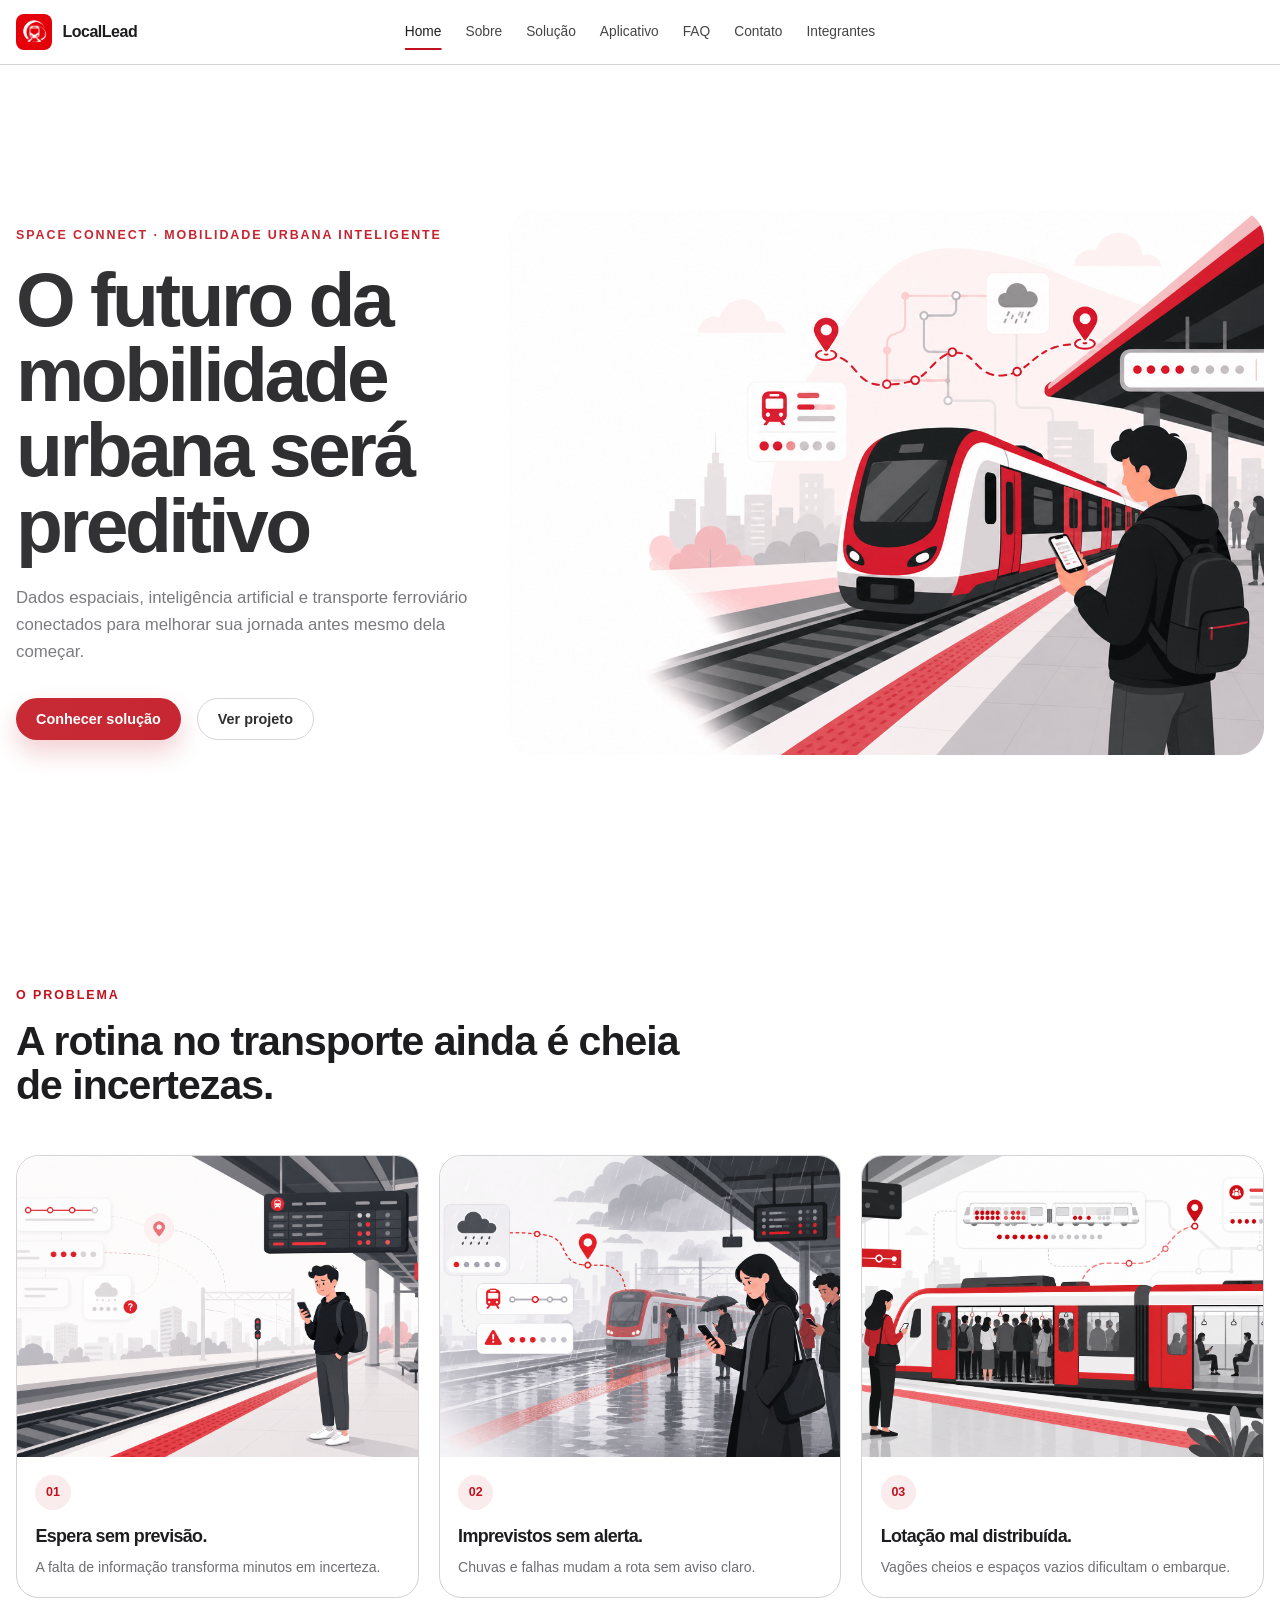
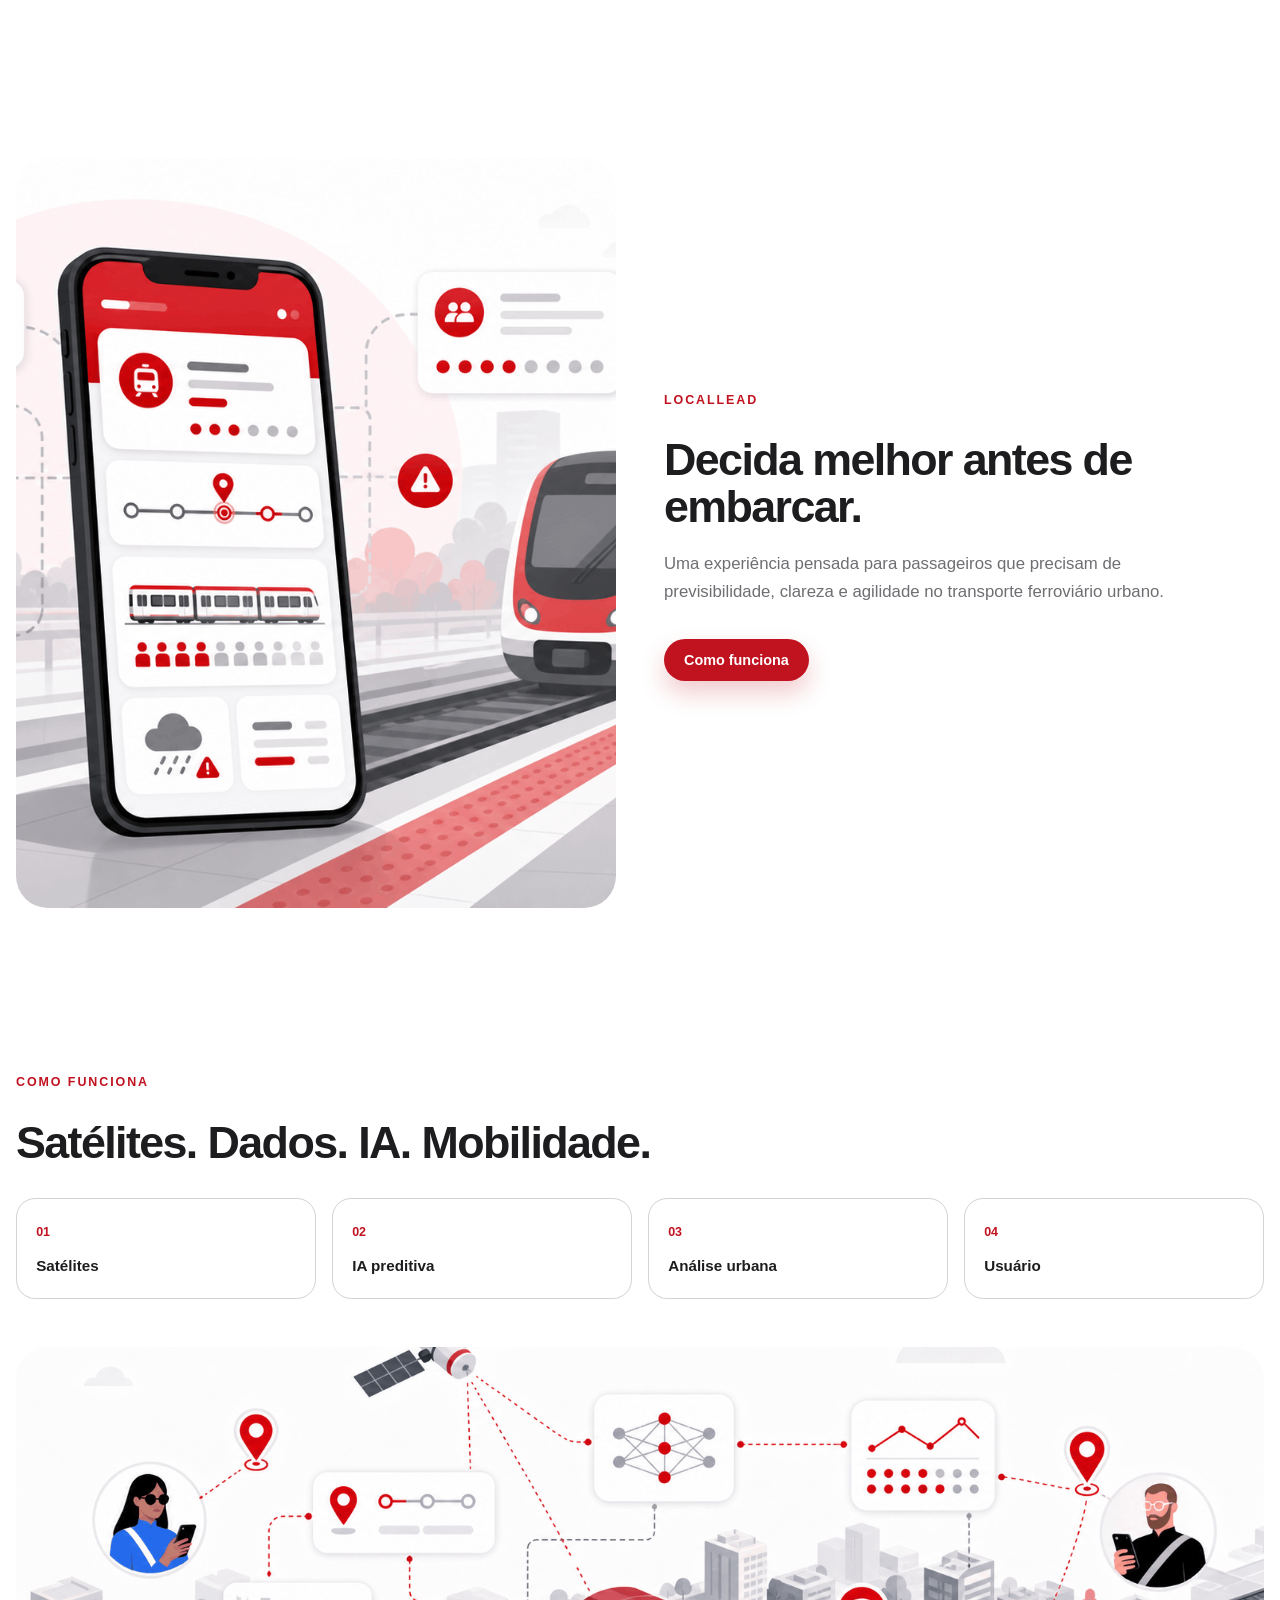
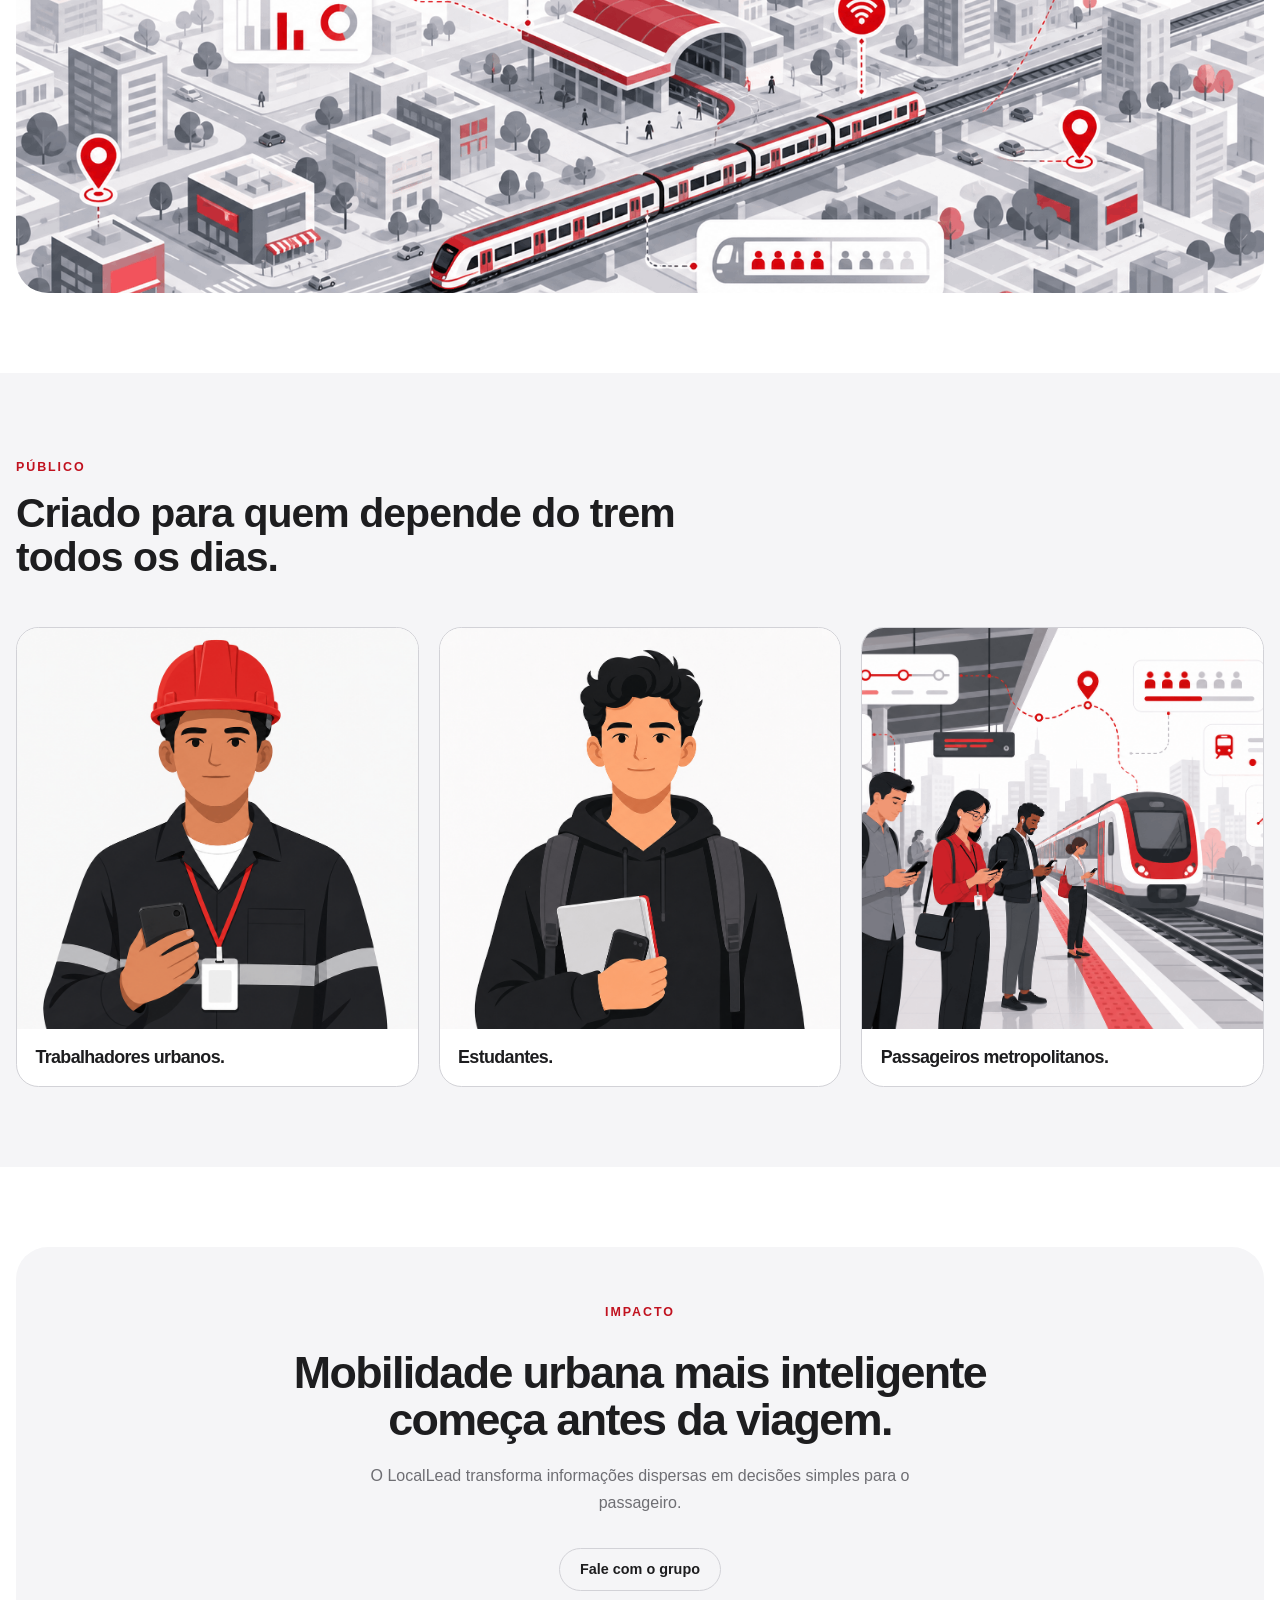
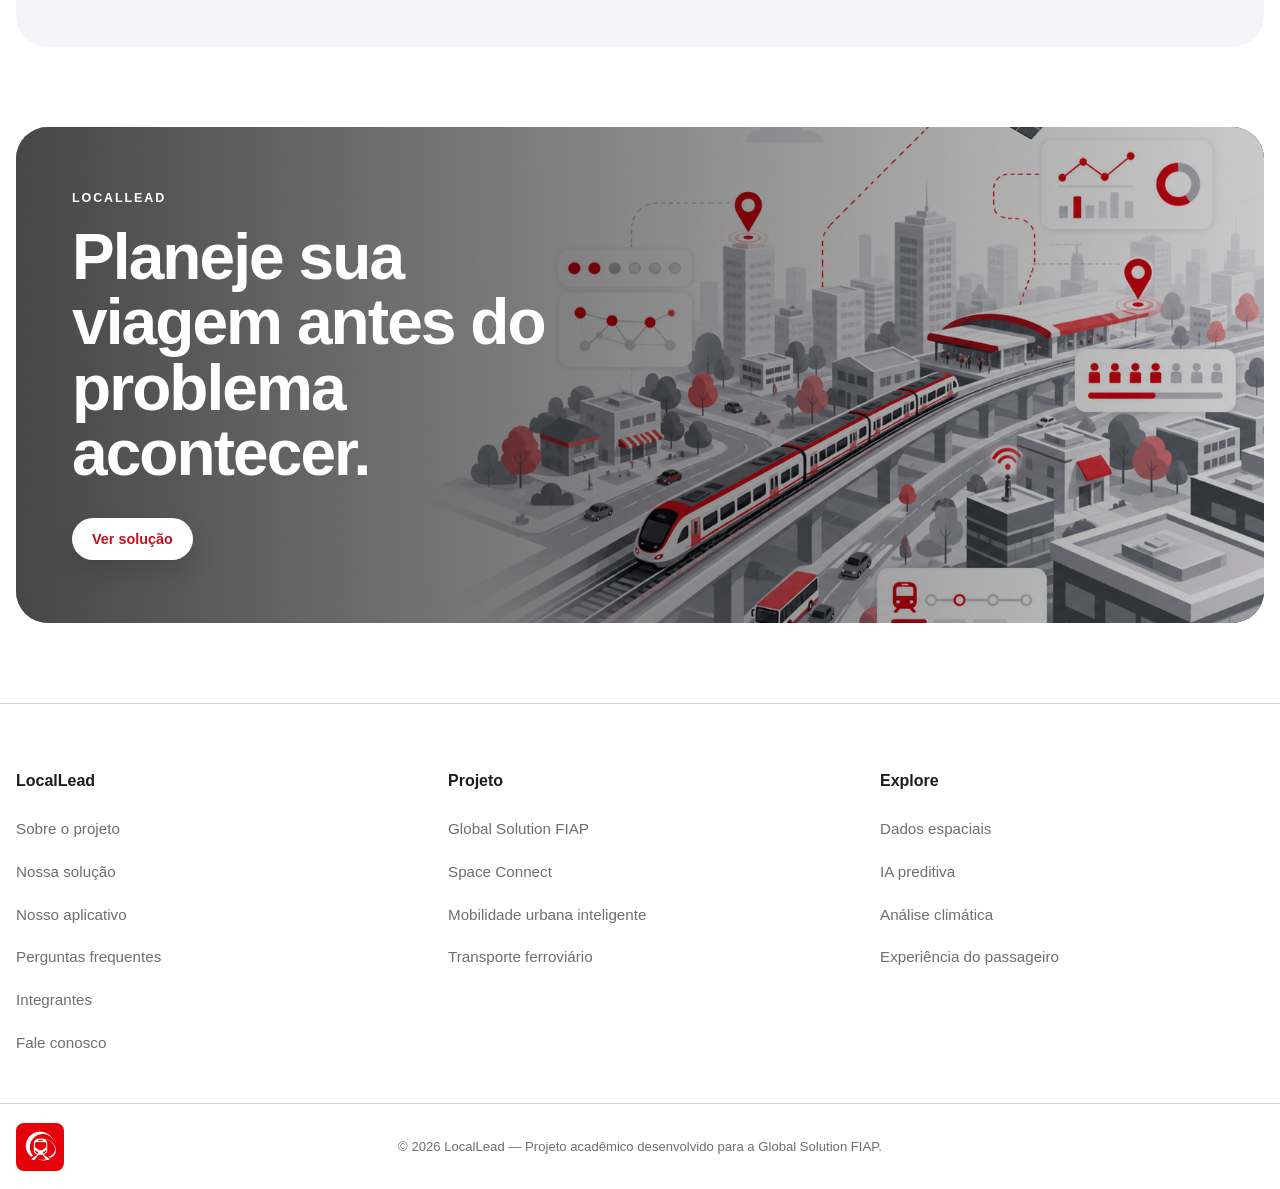
==== commit 05a4b836: "feat: identando todo conteudo html" ====
--- a/index.html
+++ b/index.html
@@ -1,363 +1,422 @@
-<!DOCTYPE html>
+<!doctype html>
 <html lang="pt-br">
-
-<head>
-    <meta charset="UTF-8">
-    <meta name="viewport" content="width=device-width, initial-scale=1.0">
-
-    <link rel="shortcut icon" href="./assets/favicon/favicon.ico" type="image/x-icon">
-    <link rel="stylesheet" href="./css/main.css">
+  <head>
+    <meta charset="UTF-8" />
+    <meta name="viewport" content="width=device-width, initial-scale=1.0" />
+
+    <link
+      rel="shortcut icon"
+      href="./assets/favicon/favicon.ico"
+      type="image/x-icon"
+    />
+    <link rel="stylesheet" href="./css/main.css" />
 
     <script type="module" src="./js/main.js" defer></script>
 
     <title>LocalLead | Mobilidade Urbana Inteligente</title>
-</head>
-
-
-<body>
+  </head>
+
+  <body>
     <header class="header">
-        <nav class="navbar" aria-label="Navegação principal">
-            <a href="./index.html" class="navbar__brand" aria-label="Página inicial do LocalLead">           
-                <img src="./assets/img/logo_locallead.png" alt="Logo LocalLead" class="navbar__logo">
-
-                <span class="navbar__name">LocalLead</span>
+      <nav class="navbar" aria-label="Navegação principal">
+        <a
+          href="./index.html"
+          class="navbar__brand"
+          aria-label="Página inicial do LocalLead"
+        >
+          <img
+            src="./assets/img/logo_locallead.png"
+            alt="Logo LocalLead"
+            class="navbar__logo"
+          />
+
+          <span class="navbar__name">LocalLead</span>
+        </a>
+
+        <button
+          class="navbar__toggle"
+          type="button"
+          aria-label="Abrir menu de navegação"
+          aria-expanded="false"
+          aria-controls="navbar-menu"
+        >
+          <span class="navbar__toggle-line"></span>
+          <span class="navbar__toggle-line"></span>
+          <span class="navbar__toggle-line"></span>
+        </button>
+
+        <ul class="navbar__menu" id="navbar-menu">
+          <li class="navbar__item">
+            <a href="./index.html" class="navbar__link navbar__link--active"
+              >Home</a
+            >
+          </li>
+
+          <li class="navbar__item">
+            <a href="./paginas/sobre.html" class="navbar__link">Sobre</a>
+          </li>
+
+          <li class="navbar__item">
+            <a href="./paginas/solucao.html" class="navbar__link">Solução</a>
+          </li>
+
+          <li class="navbar__item">
+            <a href="./paginas/aplicativo.html" class="navbar__link"
+              >Aplicativo</a
+            >
+          </li>
+
+          <li class="navbar__item">
+            <a href="./paginas/faq.html" class="navbar__link">FAQ</a>
+          </li>
+
+          <li class="navbar__item">
+            <a href="./paginas/contato.html" class="navbar__link">Contato</a>
+          </li>
+
+          <li class="navbar__item">
+            <a href="./paginas/integrantes.html" class="navbar__link"
+              >Integrantes</a
+            >
+          </li>
+        </ul>
+      </nav>
+    </header>
+
+    <main>
+      <section class="hero" aria-labelledby="hero-title">
+        <div class="hero__content">
+          <span class="hero__tag"
+            >Space Connect · Mobilidade Urbana Inteligente</span
+          >
+
+          <h1 class="hero__title" id="hero-title">
+            O futuro da mobilidade urbana será preditivo
+          </h1>
+
+          <p class="hero__description">
+            Dados espaciais, inteligência artificial e transporte ferroviário
+            conectados para melhorar sua jornada antes mesmo dela começar.
+          </p>
+
+          <div class="hero__actions">
+            <a href="./paginas/solucao.html" class="button button--primary">
+              Conhecer solução
             </a>
 
-            <button class="navbar__toggle" type="button" aria-label="Abrir menu de navegação" aria-expanded="false"
-                aria-controls="navbar-menu">
-                <span class="navbar__toggle-line"></span>
-                <span class="navbar__toggle-line"></span>
-                <span class="navbar__toggle-line"></span>
-            </button>
-
-            <ul class="navbar__menu" id="navbar-menu">
-                <li class="navbar__item">
-                    <a href="./index.html" class="navbar__link navbar__link--active">Home</a>
-                </li>
-
-                <li class="navbar__item">
-                    <a href="./paginas/sobre.html" class="navbar__link">Sobre</a>
-                </li>
-
-                <li class="navbar__item">
-                    <a href="./paginas/solucao.html" class="navbar__link">Solução</a>
-                </li>
-
-                <li class="navbar__item">
-                    <a href="./paginas/aplicativo.html" class="navbar__link">Aplicativo</a>
-                </li>
-
-                <li class="navbar__item">
-                    <a href="./paginas/faq.html" class="navbar__link">FAQ</a>
-                </li>
-
-                <li class="navbar__item">
-                    <a href="./paginas/contato.html" class="navbar__link">Contato</a>
-                </li>
-
-                <li class="navbar__item">
-                    <a href="./paginas/integrantes.html" class="navbar__link">Integrantes</a>
-                </li>
-            </ul>
-        </nav>
-    </header>
-
-    <main>
-        <section class="hero" aria-labelledby="hero-title">
-            <div class="hero__content">
-                <span class="hero__tag">Space Connect · Mobilidade Urbana Inteligente</span>
-
-                <h1 class="hero__title" id="hero-title">
-                    O futuro da mobilidade urbana será preditivo
-                </h1>
-
-                <p class="hero__description">
-                    Dados espaciais, inteligência artificial e transporte ferroviário conectados para melhorar sua
-                    jornada antes mesmo dela começar.
-                </p>
-
-                <div class="hero__actions">
-                    <a href="./paginas/solucao.html" class="button button--primary">
-                        Conhecer solução
-                    </a>
-
-                    <a href="./paginas/sobre.html" class="button button--secondary">
-                        Ver projeto
-                    </a>
-                </div>
-            </div>
-
-            <div class="hero__image">
-                <img src="./assets/img/home/hero-trem-cidade.png" alt="Trem urbano em movimento em uma cidade moderna">
-            </div>
-        </section>
-
-        <section class="visual-section problems" aria-labelledby="problems-title">
-            <div class="section-heading">
-                <span class="section-heading__tag">O problema</span>
-
-                <h2 class="section-heading__title" id="problems-title">
-                    A rotina no transporte ainda é cheia de incertezas.
-                </h2>
-            </div>
-
-            <div class="visual-grid visual-grid--three">
-                <article class="visual-card">
-                    <div class="visual-card__image">
-                        <img src="./assets/img/home/problema-espera.png"
-                            alt="Pessoa esperando o trem em uma plataforma">
-                    </div>
-
-                    <div class="visual-card__content">
-                        <span class="visual-card__number">01</span>
-                        <h3 class="visual-card__title">Espera sem previsão.</h3>
-
-                        <p class="visual-card__description">
-                            A falta de informação transforma minutos em incerteza.
-                        </p>
-                    </div>
-                </article>
-
-                <article class="visual-card">
-                    <div class="visual-card__image">
-                        <img src="./assets/img/home/problema-chuva.png" alt="Estação de trem em dia de chuva intensa">
-                    </div>
-
-                    <div class="visual-card__content">
-                        <span class="visual-card__number">02</span>
-                        <h3 class="visual-card__title">Imprevistos sem alerta.</h3>
-
-                        <p class="visual-card__description">
-                            Chuvas e falhas mudam a rota sem aviso claro.
-                        </p>
-                    </div>
-                </article>
-
-                <article class="visual-card">
-                    <div class="visual-card__image">
-                        <img src="./assets/img/home/problema-lotacao.png"
-                            alt="Passageiros em uma plataforma cheia aguardando o trem">
-                    </div>
-
-                    <div class="visual-card__content">
-                        <span class="visual-card__number">03</span>
-                        <h3 class="visual-card__title">Lotação mal distribuída.</h3>
-
-                        <p class="visual-card__description">
-                            Vagões cheios e espaços vazios dificultam o embarque.
-                        </p>
-                    </div>
-                </article>
-            </div>
-        </section>
-
-        <section class="app-preview" aria-labelledby="app-preview-title">
-            <div class="app-preview__image">
-                <img src="./assets/img/home/mockup-locaallead-app.png"
-                    alt="Interface do aplicativo LocalLead em um celular">
-            </div>
-
-            <div class="app-preview__content">
-                <span class="section-heading__tag">LocalLead</span>
-
-                <h2 class="app-preview__title" id="app-preview-title">
-                    Decida melhor antes de embarcar.
-                </h2>
-
-                <p class="app-preview__description">
-                    Uma experiência pensada para passageiros que precisam de previsibilidade, clareza e agilidade no
-                    transporte ferroviário urbano.
-                </p>
-
-                <a href="./paginas/solucao.html" class="button button--primary">
-                    Como funciona
-                </a>
-            </div>
-        </section>
-
-        <section class="workflow" aria-labelledby="workflow-title">
-            <div class="workflow__content">
-                <span class="section-heading__tag">Como funciona</span>
-
-                <h2 class="workflow__title" id="workflow-title">
-                    Satélites. Dados. IA. Mobilidade.
-                </h2>
-
-                <div class="workflow__steps" aria-label="Etapas da solução LocalLead">
-                    <div class="workflow__step">
-                        <span>01</span>
-                        <p>Satélites</p>
-                    </div>
-
-                    <div class="workflow__step">
-                        <span>02</span>
-                        <p>IA preditiva</p>
-                    </div>
-
-                    <div class="workflow__step">
-                        <span>03</span>
-                        <p>Análise urbana</p>
-                    </div>
-
-                    <div class="workflow__step">
-                        <span>04</span>
-                        <p>Usuário</p>
-                    </div>
-                </div>
-            </div>
-
-            <div class="workflow__image">
-                <img src="./assets/img/home/fluxo-satélite-ia-cidade.png"
-                    alt="Cidade conectada por dados espaciais e inteligência artificial">
-            </div>
-        </section>
-
-        <section class="visual-section audience" aria-labelledby="audience-title">
-            <div class="section-heading">
-                <span class="section-heading__tag">Público</span>
-
-                <h2 class="section-heading__title" id="audience-title">
-                    Criado para quem depende do trem todos os dias.
-                </h2>
-            </div>
-
-            <div class="visual-grid visual-grid--three">
-                <article class="visual-card visual-card--large">
-                    <div class="visual-card__image">
-                        <img src="./assets/img/home/publico-trabalhadores.png"
-                            alt="Trabalhadores usando transporte público urbano">
-                    </div>
-
-                    <div class="visual-card__content">
-                        <h3 class="visual-card__title">Trabalhadores urbanos.</h3>
-                    </div>
-                </article>
-
-                <article class="visual-card visual-card--large">
-                    <div class="visual-card__image">
-                        <img src="./assets/img/home/publico-estudantes.png"
-                            alt="Estudantes usando transporte ferroviário urbano">
-                    </div>
-
-                    <div class="visual-card__content">
-                        <h3 class="visual-card__title">Estudantes.</h3>
-                    </div>
-                </article>
-
-                <article class="visual-card visual-card--large">
-                    <div class="visual-card__image">
-                        <img src="./assets/img/home/publico-passageiros.png"
-                            alt="Passageiros em uma estação metropolitana">
-                    </div>
-
-                    <div class="visual-card__content">
-                        <h3 class="visual-card__title">Passageiros metropolitanos.</h3>
-                    </div>
-                </article>
-            </div>
-        </section>
-
-        <section class="impact" aria-labelledby="impact-title">
-            <div class="impact__content">
-                <span class="section-heading__tag">Impacto</span>
-
-                <h2 class="impact__title" id="impact-title">
-                    Mobilidade urbana mais inteligente começa antes da viagem.
-                </h2>
-
-                <p class="impact__description">
-                    O LocalLead transforma informações dispersas em decisões simples para o passageiro.
-                </p>
-
-                <a href="./paginas/contato.html" class="button button--secondary">
-                    Fale com o grupo
-                </a>
-            </div>
-        </section>
-
-        <section class="cta" aria-labelledby="cta-title">
-            <div class="cta__image">
-                <img src="./assets/img/home/cta-cidade-conectada.png"
-                    alt="Cidade conectada com linhas digitais representando mobilidade inteligente">
-            </div>
-
-            <div class="cta__content">
-                <span class="cta__tag">LocalLead</span>
-
-                <h2 class="cta__title" id="cta-title">
-                    Planeje sua viagem antes do problema acontecer.
-                </h2>
-
-                <a href="./paginas/solucao.html" class="button button--light">
-                    Ver solução
-                </a>
-            </div>
-        </section>
+            <a href="./paginas/sobre.html" class="button button--secondary">
+              Ver projeto
+            </a>
+          </div>
+        </div>
+
+        <div class="hero__image">
+          <img
+            src="./assets/img/home/hero-trem-cidade-compresso.png"
+            alt="Trem urbano em movimento em uma cidade moderna"
+          />
+        </div>
+      </section>
+
+      <section class="visual-section problems" aria-labelledby="problems-title">
+        <div class="section-heading">
+          <span class="section-heading__tag">O problema</span>
+
+          <h2 class="section-heading__title" id="problems-title">
+            A rotina no transporte ainda é cheia de incertezas.
+          </h2>
+        </div>
+
+        <div class="visual-grid visual-grid--three">
+          <article class="visual-card">
+            <div class="visual-card__image">
+              <img
+                src="./assets/img/home/problema-espera-compresso.png"
+                alt="Pessoa esperando o trem em uma plataforma"
+              />
+            </div>
+
+            <div class="visual-card__content">
+              <span class="visual-card__number">01</span>
+              <h3 class="visual-card__title">Espera sem previsão.</h3>
+
+              <p class="visual-card__description">
+                A falta de informação transforma minutos em incerteza.
+              </p>
+            </div>
+          </article>
+
+          <article class="visual-card">
+            <div class="visual-card__image">
+              <img
+                src="./assets/img/home/problema-chuva-compresso.png"
+                alt="Estação de trem em dia de chuva intensa"
+              />
+            </div>
+
+            <div class="visual-card__content">
+              <span class="visual-card__number">02</span>
+              <h3 class="visual-card__title">Imprevistos sem alerta.</h3>
+
+              <p class="visual-card__description">
+                Chuvas e falhas mudam a rota sem aviso claro.
+              </p>
+            </div>
+          </article>
+
+          <article class="visual-card">
+            <div class="visual-card__image">
+              <img
+                src="./assets/img/home/problema-lotacao-compresso.png"
+                alt="Passageiros em uma plataforma cheia aguardando o trem"
+              />
+            </div>
+
+            <div class="visual-card__content">
+              <span class="visual-card__number">03</span>
+              <h3 class="visual-card__title">Lotação mal distribuída.</h3>
+
+              <p class="visual-card__description">
+                Vagões cheios e espaços vazios dificultam o embarque.
+              </p>
+            </div>
+          </article>
+        </div>
+      </section>
+
+      <section class="app-preview" aria-labelledby="app-preview-title">
+        <div class="app-preview__image">
+          <img
+            src="./assets/img/home/mockup-locaallead-app-compresso.png"
+            alt="Interface do aplicativo LocalLead em um celular"
+          />
+        </div>
+
+        <div class="app-preview__content">
+          <span class="section-heading__tag">LocalLead</span>
+
+          <h2 class="app-preview__title" id="app-preview-title">
+            Decida melhor antes de embarcar.
+          </h2>
+
+          <p class="app-preview__description">
+            Uma experiência pensada para passageiros que precisam de
+            previsibilidade, clareza e agilidade no transporte ferroviário
+            urbano.
+          </p>
+
+          <a href="./paginas/solucao.html" class="button button--primary">
+            Como funciona
+          </a>
+        </div>
+      </section>
+
+      <section class="workflow" aria-labelledby="workflow-title">
+        <div class="workflow__content">
+          <span class="section-heading__tag">Como funciona</span>
+
+          <h2 class="workflow__title" id="workflow-title">
+            Satélites. Dados. IA. Mobilidade.
+          </h2>
+
+          <div class="workflow__steps" aria-label="Etapas da solução LocalLead">
+            <div class="workflow__step">
+              <span>01</span>
+              <p>Satélites</p>
+            </div>
+
+            <div class="workflow__step">
+              <span>02</span>
+              <p>IA preditiva</p>
+            </div>
+
+            <div class="workflow__step">
+              <span>03</span>
+              <p>Análise urbana</p>
+            </div>
+
+            <div class="workflow__step">
+              <span>04</span>
+              <p>Usuário</p>
+            </div>
+          </div>
+        </div>
+
+        <div class="workflow__image">
+          <img
+            src="./assets/img/home/fluxo-satélite-ia-cidade-compresso.png"
+            alt="Cidade conectada por dados espaciais e inteligência artificial"
+          />
+        </div>
+      </section>
+
+      <section class="visual-section audience" aria-labelledby="audience-title">
+        <div class="section-heading">
+          <span class="section-heading__tag">Público</span>
+
+          <h2 class="section-heading__title" id="audience-title">
+            Criado para quem depende do trem todos os dias.
+          </h2>
+        </div>
+
+        <div class="visual-grid visual-grid--three">
+          <article class="visual-card visual-card--large">
+            <div class="visual-card__image">
+              <img
+                src="./assets/img/home/publico-trabalhadores-compresso.png"
+                alt="Trabalhadores usando transporte público urbano"
+              />
+            </div>
+
+            <div class="visual-card__content">
+              <h3 class="visual-card__title">Trabalhadores urbanos.</h3>
+            </div>
+          </article>
+
+          <article class="visual-card visual-card--large">
+            <div class="visual-card__image">
+              <img
+                src="./assets/img/home/publico-estudantes-compresso.png"
+                alt="Estudantes usando transporte ferroviário urbano"
+              />
+            </div>
+
+            <div class="visual-card__content">
+              <h3 class="visual-card__title">Estudantes.</h3>
+            </div>
+          </article>
+
+          <article class="visual-card visual-card--large">
+            <div class="visual-card__image">
+              <img
+                src="./assets/img/home/publico-passageiros-compresso.png"
+                alt="Passageiros em uma estação metropolitana"
+              />
+            </div>
+
+            <div class="visual-card__content">
+              <h3 class="visual-card__title">Passageiros metropolitanos.</h3>
+            </div>
+          </article>
+        </div>
+      </section>
+
+      <section class="impact" aria-labelledby="impact-title">
+        <div class="impact__content">
+          <span class="section-heading__tag">Impacto</span>
+
+          <h2 class="impact__title" id="impact-title">
+            Mobilidade urbana mais inteligente começa antes da viagem.
+          </h2>
+
+          <p class="impact__description">
+            O LocalLead transforma informações dispersas em decisões simples
+            para o passageiro.
+          </p>
+
+          <a href="./paginas/contato.html" class="button button--secondary">
+            Fale com o grupo
+          </a>
+        </div>
+      </section>
+
+      <section class="cta" aria-labelledby="cta-title">
+        <div class="cta__image">
+          <img
+            src="./assets/img/home/cta-cidade-conectada-compresso.png"
+            alt="Cidade conectada com linhas digitais representando mobilidade inteligente"
+          />
+        </div>
+
+        <div class="cta__content">
+          <span class="cta__tag">LocalLead</span>
+
+          <h2 class="cta__title" id="cta-title">
+            Planeje sua viagem antes do problema acontecer.
+          </h2>
+
+          <a href="./paginas/solucao.html" class="button button--light">
+            Ver solução
+          </a>
+        </div>
+      </section>
     </main>
 
     <footer class="footer">
-        <div class="footer__content">
-            <div class="footer__column">
-                <h2 class="footer__title">LocalLead</h2>
-
-                <ul class="footer__list">
-                    <li>
-                        <a href="./paginas/sobre.html">Sobre o projeto</a>
-                    </li>
-
-                    <li>
-                        <a href="./paginas/solucao.html">Nossa solução</a>
-                    </li>
-
-                    <li>
-                        <a href="./paginas/aplicativo.html">Nosso aplicativo</a>
-                    </li>
-
-                    <li>
-                        <a href="./paginas/integrantes.html">Integrantes</a>
-                    </li>
-
-                    <li>
-                        <a href="./paginas/contato.html">Fale conosco</a>
-                    </li>
-                </ul>
-            </div>
-
-            <div class="footer__column">
-                <h2 class="footer__title">Projeto</h2>
-
-                <ul class="footer__list">
-                    <li>Global Solution FIAP</li>
-                    <li>Space Connect</li>
-                    <li>Mobilidade urbana inteligente</li>
-                    <li>Transporte ferroviário</li>
-                </ul>
-            </div>
-
-            <div class="footer__column">
-                <h2 class="footer__title">Explore</h2>
-
-                <ul class="footer__list">
-                    <li>Dados espaciais</li>
-                    <li>IA preditiva</li>
-                    <li>Análise climática</li>
-                    <li>Experiência do passageiro</li>
-                </ul>
-            </div>
-        </div>
-
-        <div class="footer__bottom">
-            <div class="footer__bottom-content">
-                <a href="./index.html" class="footer__brand" aria-label="Página inicial LocalLead">
-                    <img src="./assets/img/logo_locallead.png" alt="Logo LocalLead" class="footer__logo">
-                </a>
-
-                <p class="footer__copyright">
-                    © 2026 LocalLead — Projeto acadêmico desenvolvido para a Global Solution FIAP.
-                </p>
-            </div>
-        </div>
+      <div class="footer__content">
+        <div class="footer__column">
+          <h2 class="footer__title">LocalLead</h2>
+
+          <ul class="footer__list">
+            <li>
+              <a href="./paginas/sobre.html">Sobre o projeto</a>
+            </li>
+
+            <li>
+              <a href="./paginas/solucao.html">Nossa solução</a>
+            </li>
+
+            <li>
+              <a href="./paginas/aplicativo.html">Nosso aplicativo</a>
+            </li>
+
+            <li>
+              <a href="./paginas/faq.html">Perguntas frequentes</a>
+            </li>
+
+            <li>
+              <a href="./paginas/integrantes.html">Integrantes</a>
+            </li>
+
+            <li>
+              <a href="./paginas/contato.html">Fale conosco</a>
+            </li>
+          </ul>
+        </div>
+
+        <div class="footer__column">
+          <h2 class="footer__title">Projeto</h2>
+
+          <ul class="footer__list">
+            <li>Global Solution FIAP</li>
+            <li>Space Connect</li>
+            <li>Mobilidade urbana inteligente</li>
+            <li>Transporte ferroviário</li>
+          </ul>
+        </div>
+
+        <div class="footer__column">
+          <h2 class="footer__title">Explore</h2>
+
+          <ul class="footer__list">
+            <li>Dados espaciais</li>
+            <li>IA preditiva</li>
+            <li>Análise climática</li>
+            <li>Experiência do passageiro</li>
+          </ul>
+        </div>
+      </div>
+
+      <div class="footer__bottom">
+        <div class="footer__bottom-content">
+          <a
+            href="./index.html"
+            class="footer__brand"
+            aria-label="Página inicial LocalLead"
+          >
+            <img
+              src="./assets/img/logo_locallead.png"
+              alt="Logo LocalLead"
+              class="footer__logo"
+            />
+          </a>
+
+          <p class="footer__copyright">
+            © 2026 LocalLead — Projeto acadêmico desenvolvido para a Global
+            Solution FIAP.
+          </p>
+        </div>
+      </div>
     </footer>
-</body>
-
-</html>+  </body>
+</html>
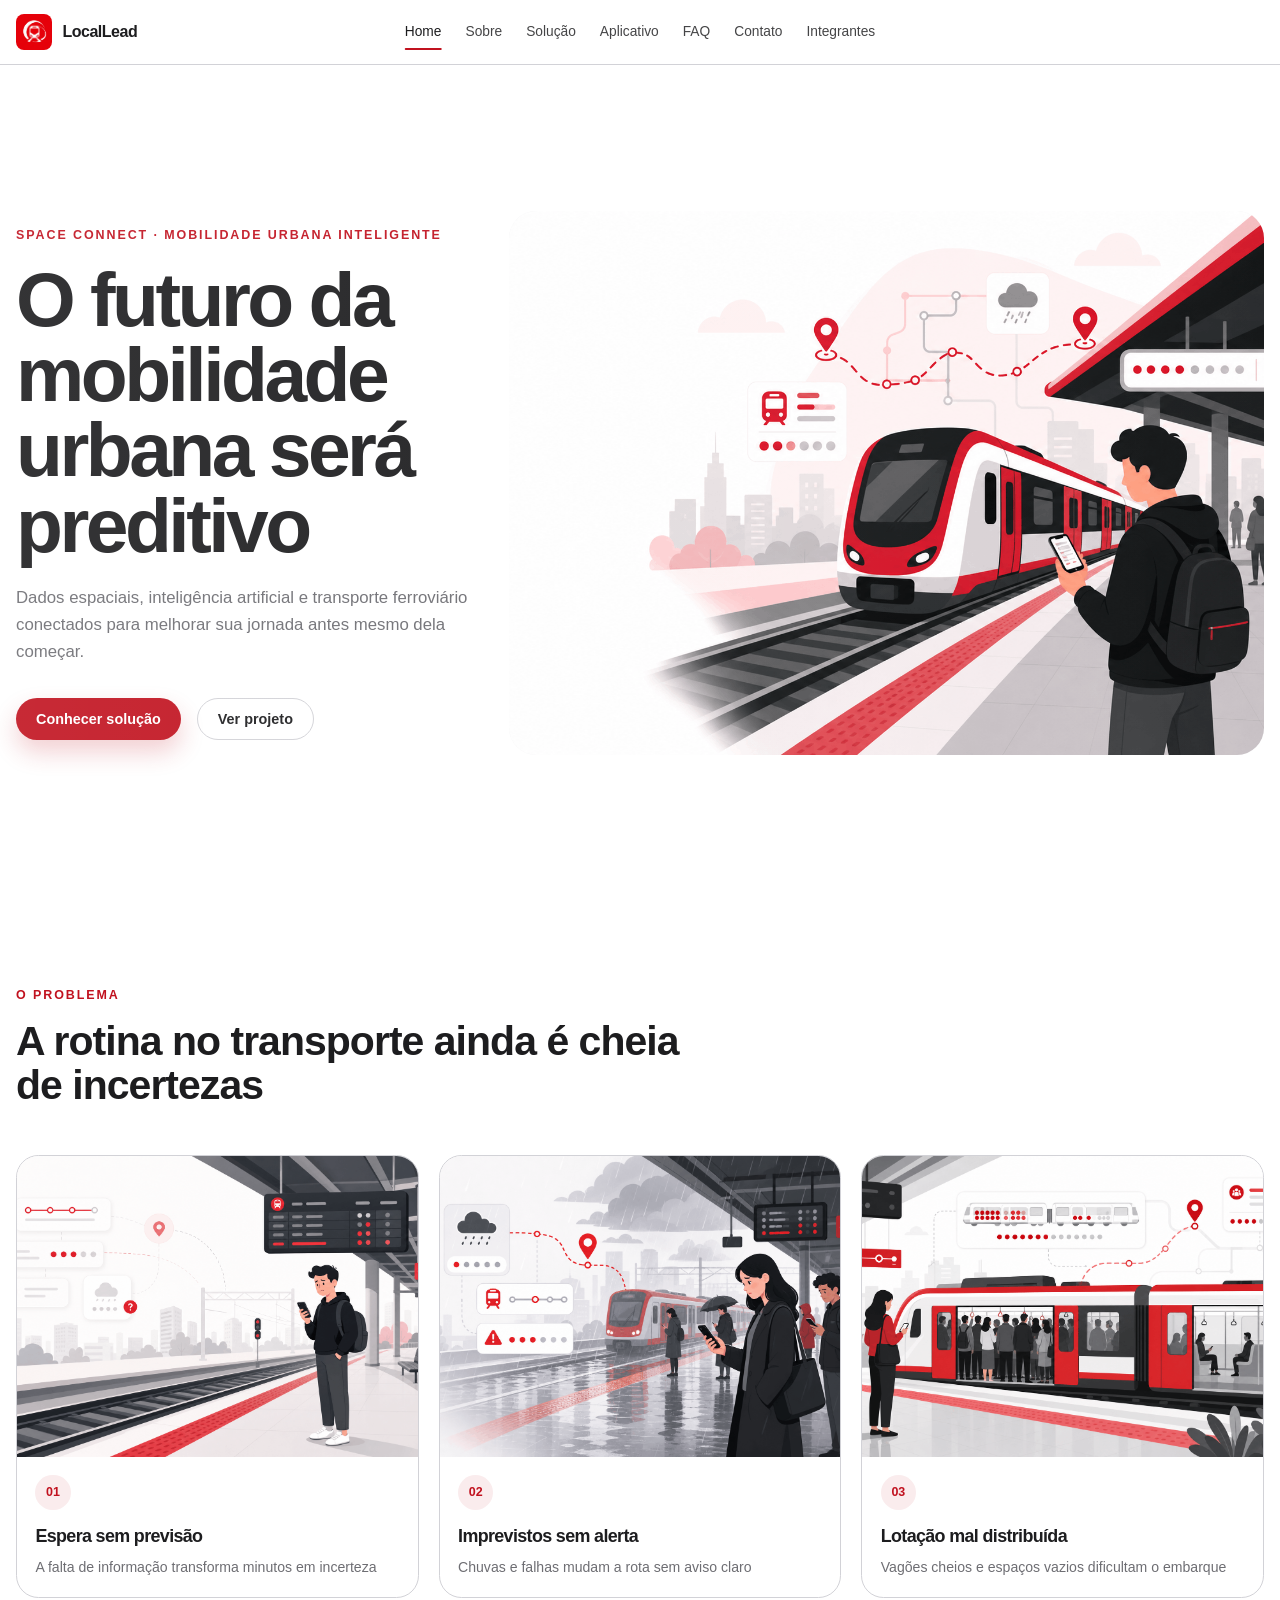
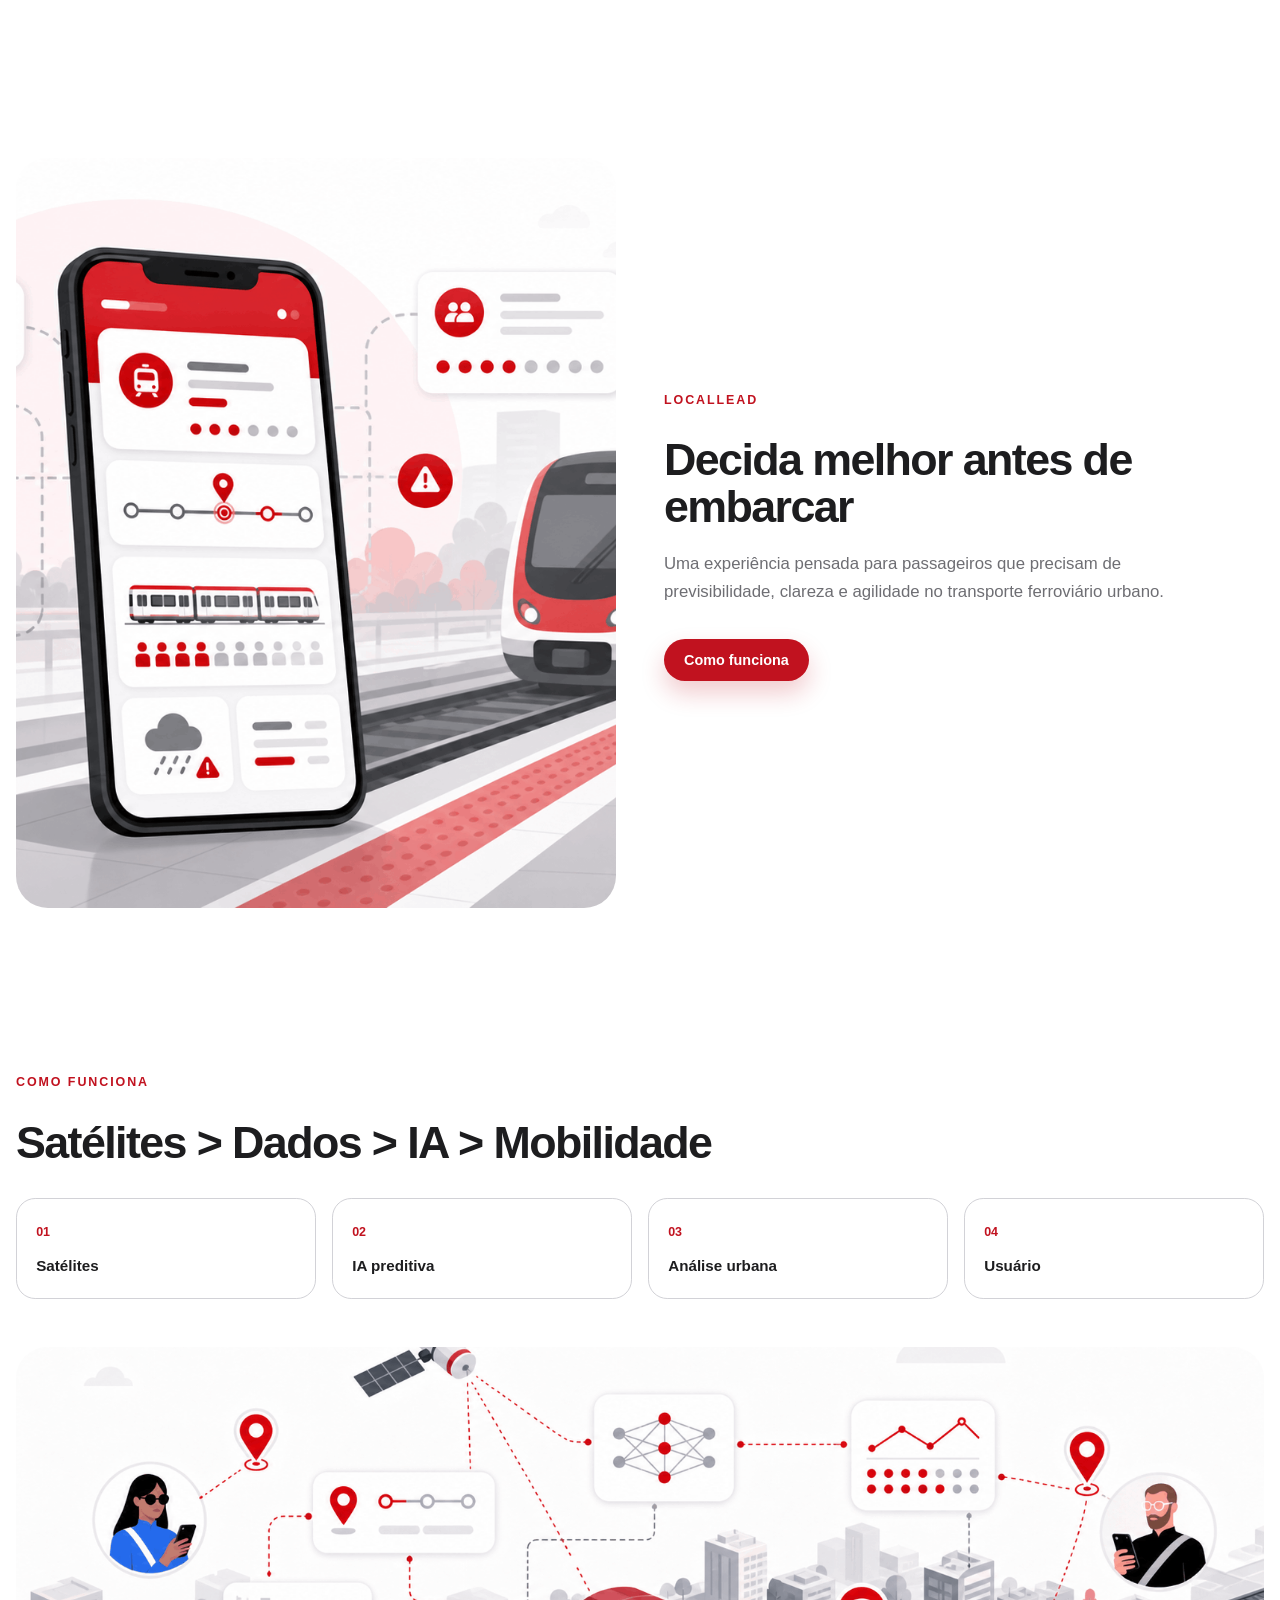
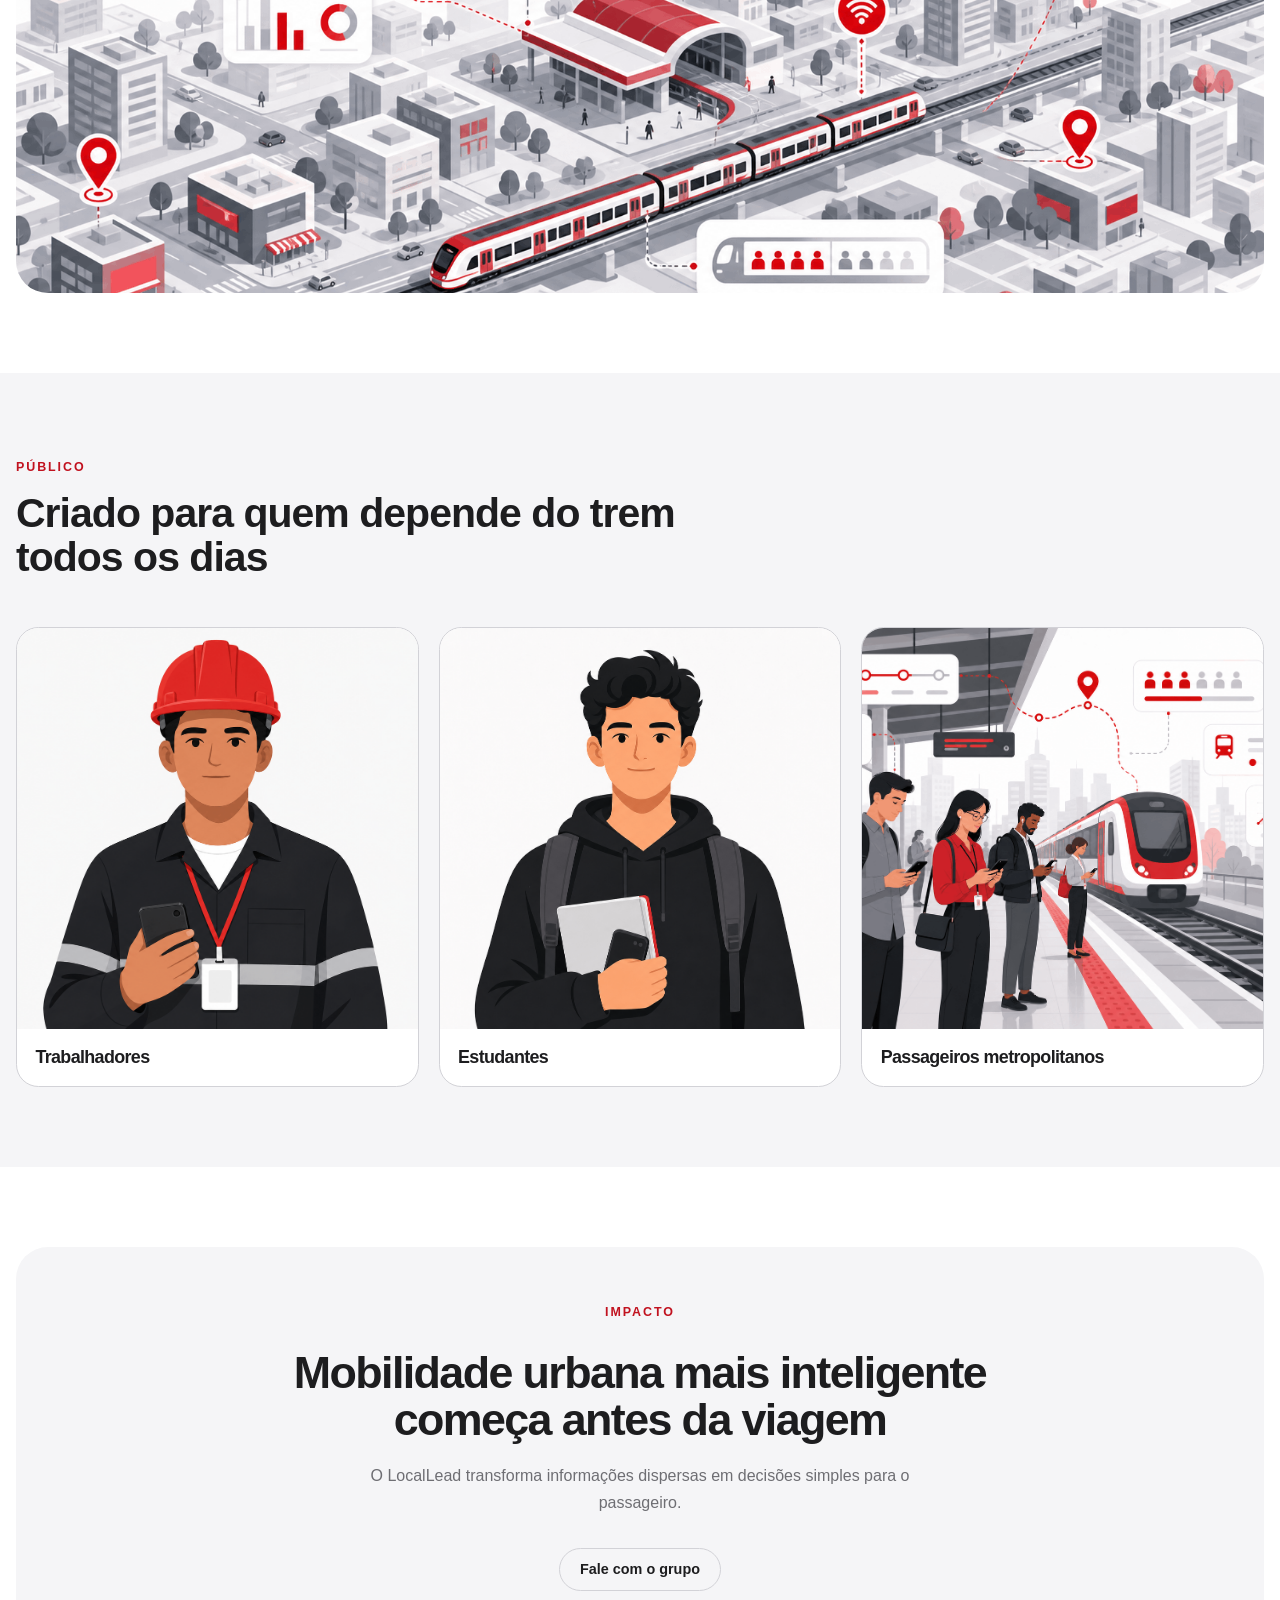
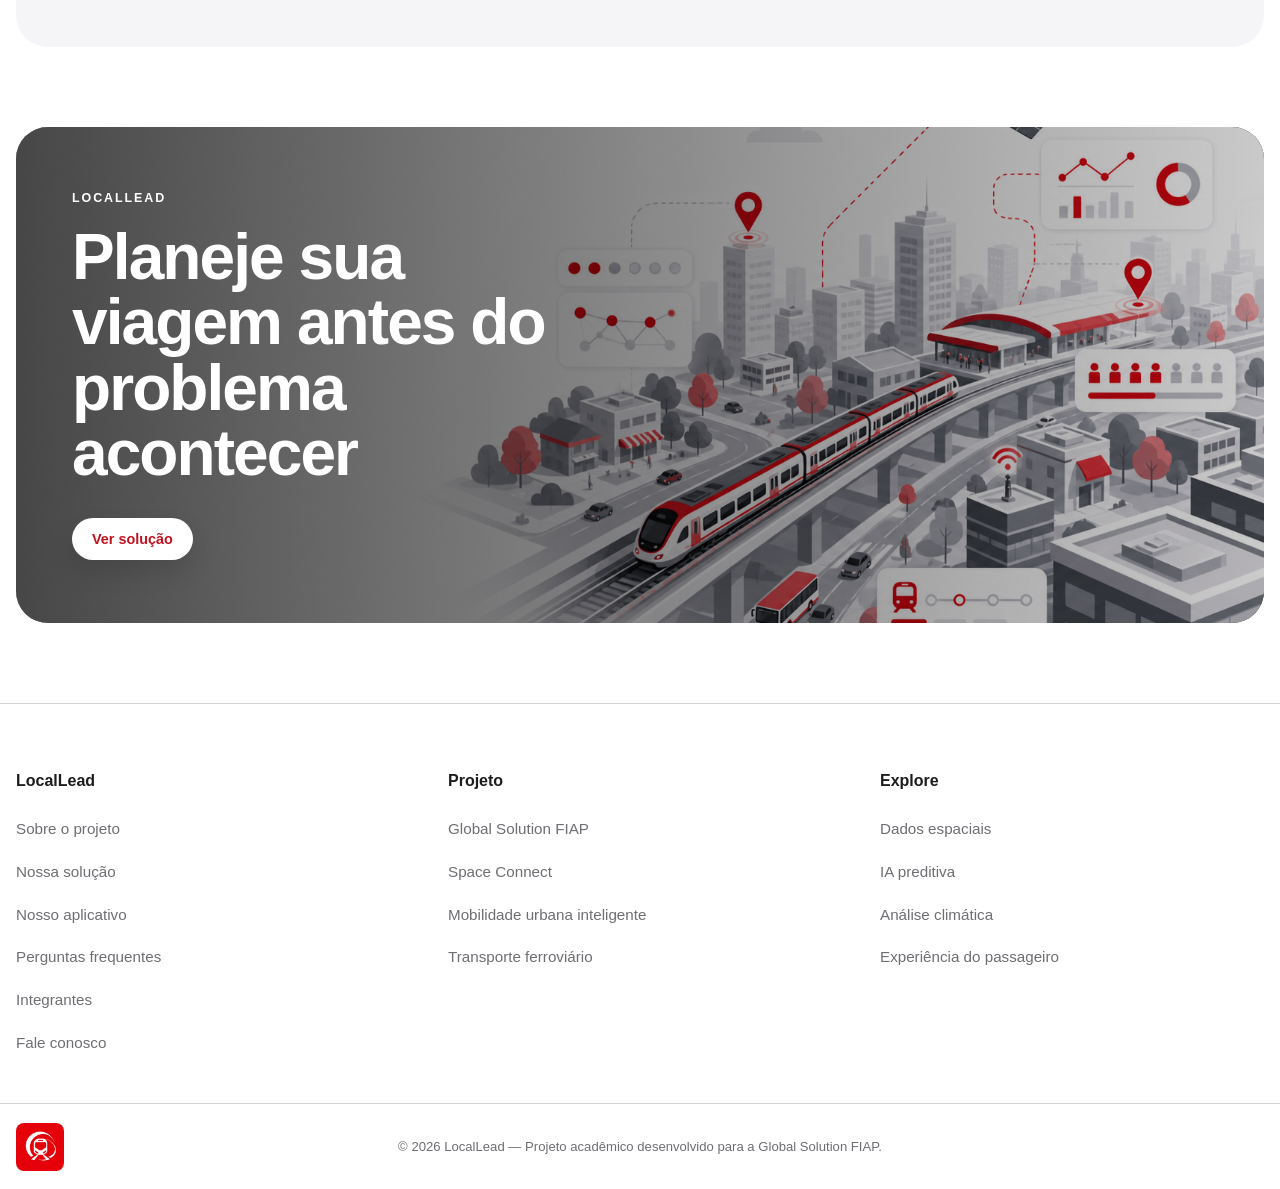
==== commit 1d4318cb: "Merge pull request #20 from LeticiaFelix18/LeticiaFelix Leticia felix" ====
--- a/index.html
+++ b/index.html
@@ -123,7 +123,7 @@
           <span class="section-heading__tag">O problema</span>
 
           <h2 class="section-heading__title" id="problems-title">
-            A rotina no transporte ainda é cheia de incertezas.
+            A rotina no transporte ainda é cheia de incertezas
           </h2>
         </div>
 
@@ -138,10 +138,10 @@
 
             <div class="visual-card__content">
               <span class="visual-card__number">01</span>
-              <h3 class="visual-card__title">Espera sem previsão.</h3>
+              <h3 class="visual-card__title">Espera sem previsão</h3>
 
               <p class="visual-card__description">
-                A falta de informação transforma minutos em incerteza.
+                A falta de informação transforma minutos em incerteza
               </p>
             </div>
           </article>
@@ -156,10 +156,10 @@
 
             <div class="visual-card__content">
               <span class="visual-card__number">02</span>
-              <h3 class="visual-card__title">Imprevistos sem alerta.</h3>
+              <h3 class="visual-card__title">Imprevistos sem alerta</h3>
 
               <p class="visual-card__description">
-                Chuvas e falhas mudam a rota sem aviso claro.
+                Chuvas e falhas mudam a rota sem aviso claro
               </p>
             </div>
           </article>
@@ -174,10 +174,10 @@
 
             <div class="visual-card__content">
               <span class="visual-card__number">03</span>
-              <h3 class="visual-card__title">Lotação mal distribuída.</h3>
+              <h3 class="visual-card__title">Lotação mal distribuída</h3>
 
               <p class="visual-card__description">
-                Vagões cheios e espaços vazios dificultam o embarque.
+                Vagões cheios e espaços vazios dificultam o embarque
               </p>
             </div>
           </article>
@@ -196,7 +196,7 @@
           <span class="section-heading__tag">LocalLead</span>
 
           <h2 class="app-preview__title" id="app-preview-title">
-            Decida melhor antes de embarcar.
+            Decida melhor antes de embarcar
           </h2>
 
           <p class="app-preview__description">
@@ -216,7 +216,7 @@
           <span class="section-heading__tag">Como funciona</span>
 
           <h2 class="workflow__title" id="workflow-title">
-            Satélites. Dados. IA. Mobilidade.
+            Satélites > Dados > IA > Mobilidade
           </h2>
 
           <div class="workflow__steps" aria-label="Etapas da solução LocalLead">
@@ -255,7 +255,7 @@
           <span class="section-heading__tag">Público</span>
 
           <h2 class="section-heading__title" id="audience-title">
-            Criado para quem depende do trem todos os dias.
+            Criado para quem depende do trem todos os dias
           </h2>
         </div>
 
@@ -269,7 +269,7 @@
             </div>
 
             <div class="visual-card__content">
-              <h3 class="visual-card__title">Trabalhadores urbanos.</h3>
+              <h3 class="visual-card__title">Trabalhadores</h3>
             </div>
           </article>
 
@@ -282,7 +282,7 @@
             </div>
 
             <div class="visual-card__content">
-              <h3 class="visual-card__title">Estudantes.</h3>
+              <h3 class="visual-card__title">Estudantes</h3>
             </div>
           </article>
 
@@ -295,7 +295,7 @@
             </div>
 
             <div class="visual-card__content">
-              <h3 class="visual-card__title">Passageiros metropolitanos.</h3>
+              <h3 class="visual-card__title">Passageiros metropolitanos</h3>
             </div>
           </article>
         </div>
@@ -306,7 +306,7 @@
           <span class="section-heading__tag">Impacto</span>
 
           <h2 class="impact__title" id="impact-title">
-            Mobilidade urbana mais inteligente começa antes da viagem.
+            Mobilidade urbana mais inteligente começa antes da viagem
           </h2>
 
           <p class="impact__description">
@@ -332,7 +332,7 @@
           <span class="cta__tag">LocalLead</span>
 
           <h2 class="cta__title" id="cta-title">
-            Planeje sua viagem antes do problema acontecer.
+            Planeje sua viagem antes do problema acontecer
           </h2>
 
           <a href="./paginas/solucao.html" class="button button--light">
--- a/css/main.css
+++ b/css/main.css
@@ -8,7 +8,7 @@
 @import url("./integrantes.css");
 @import url('./faq.css');
 @import url('./sobre.css');
-@import url('./apicativo.css');
+@import url('./aplicativo.css');
 @import url('./footer.css');
-
-
+@import url('./solucao.css');
+@import url('./contato.css');
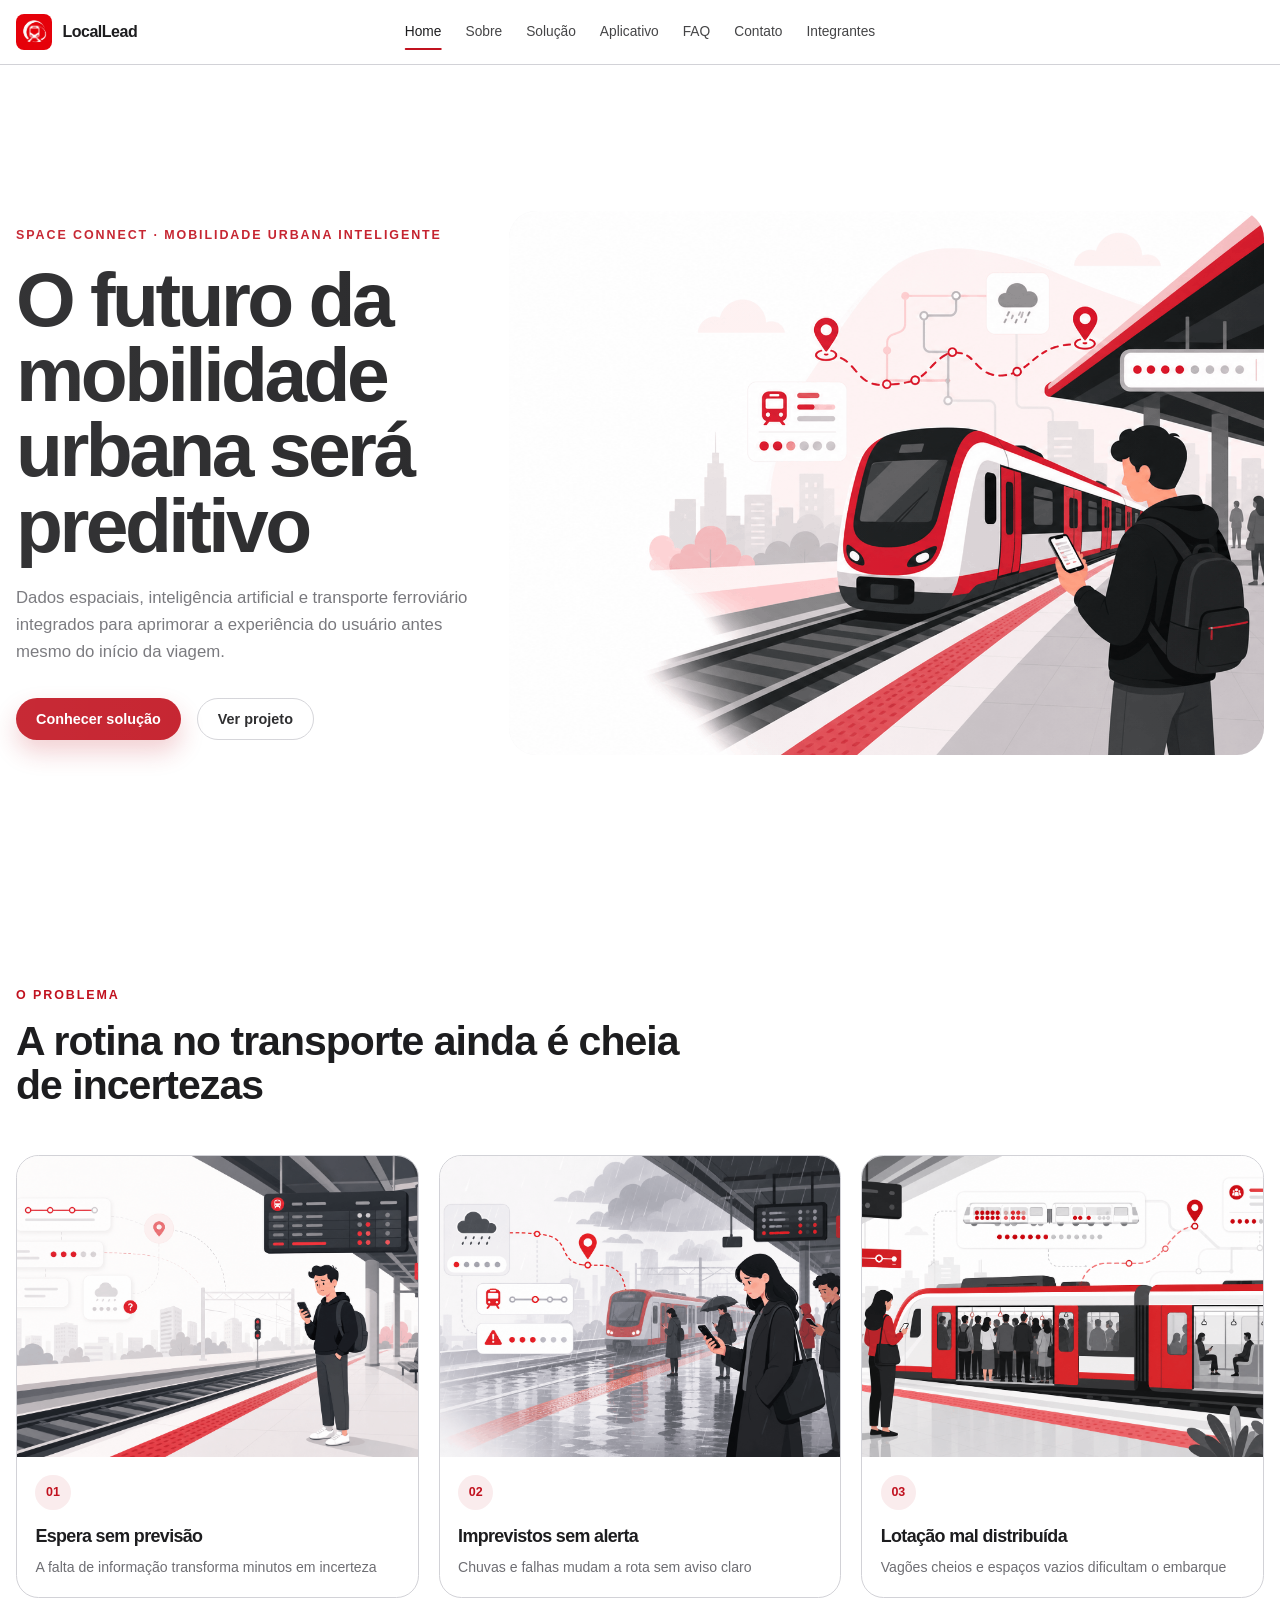
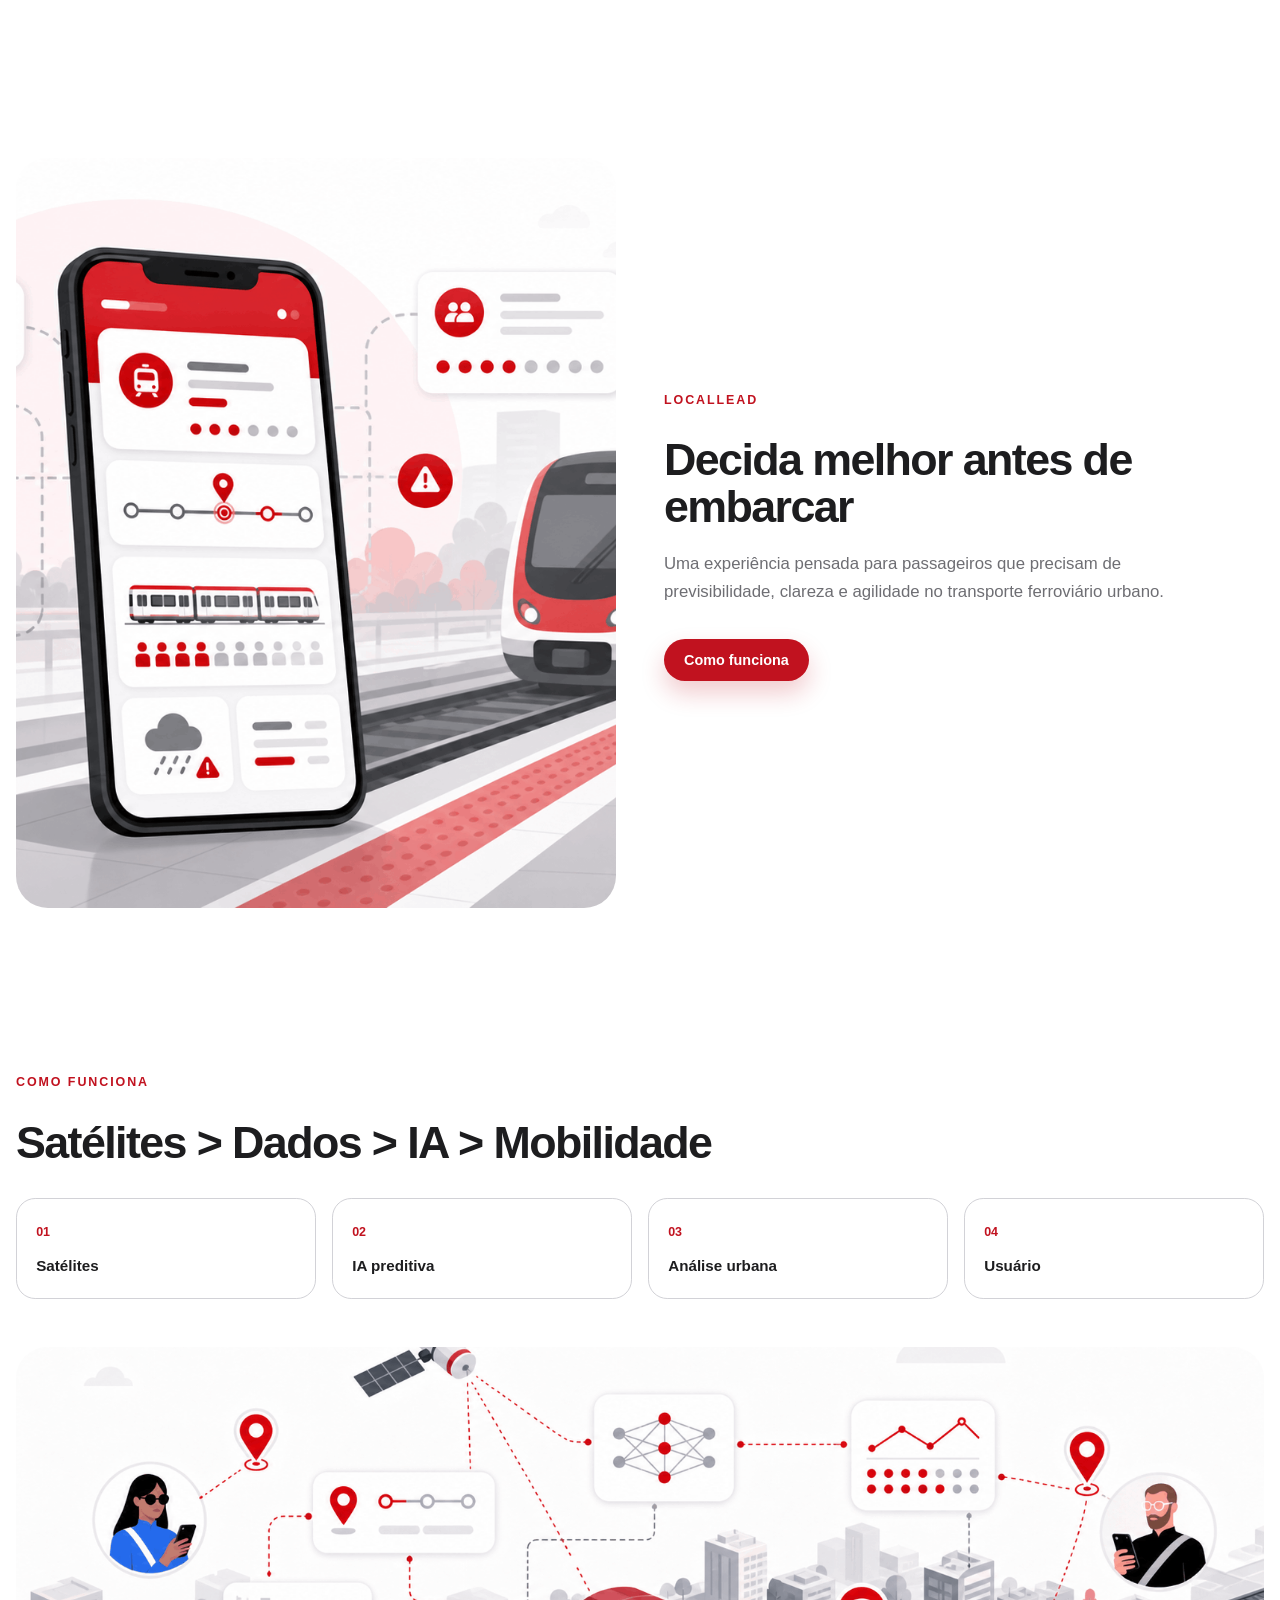
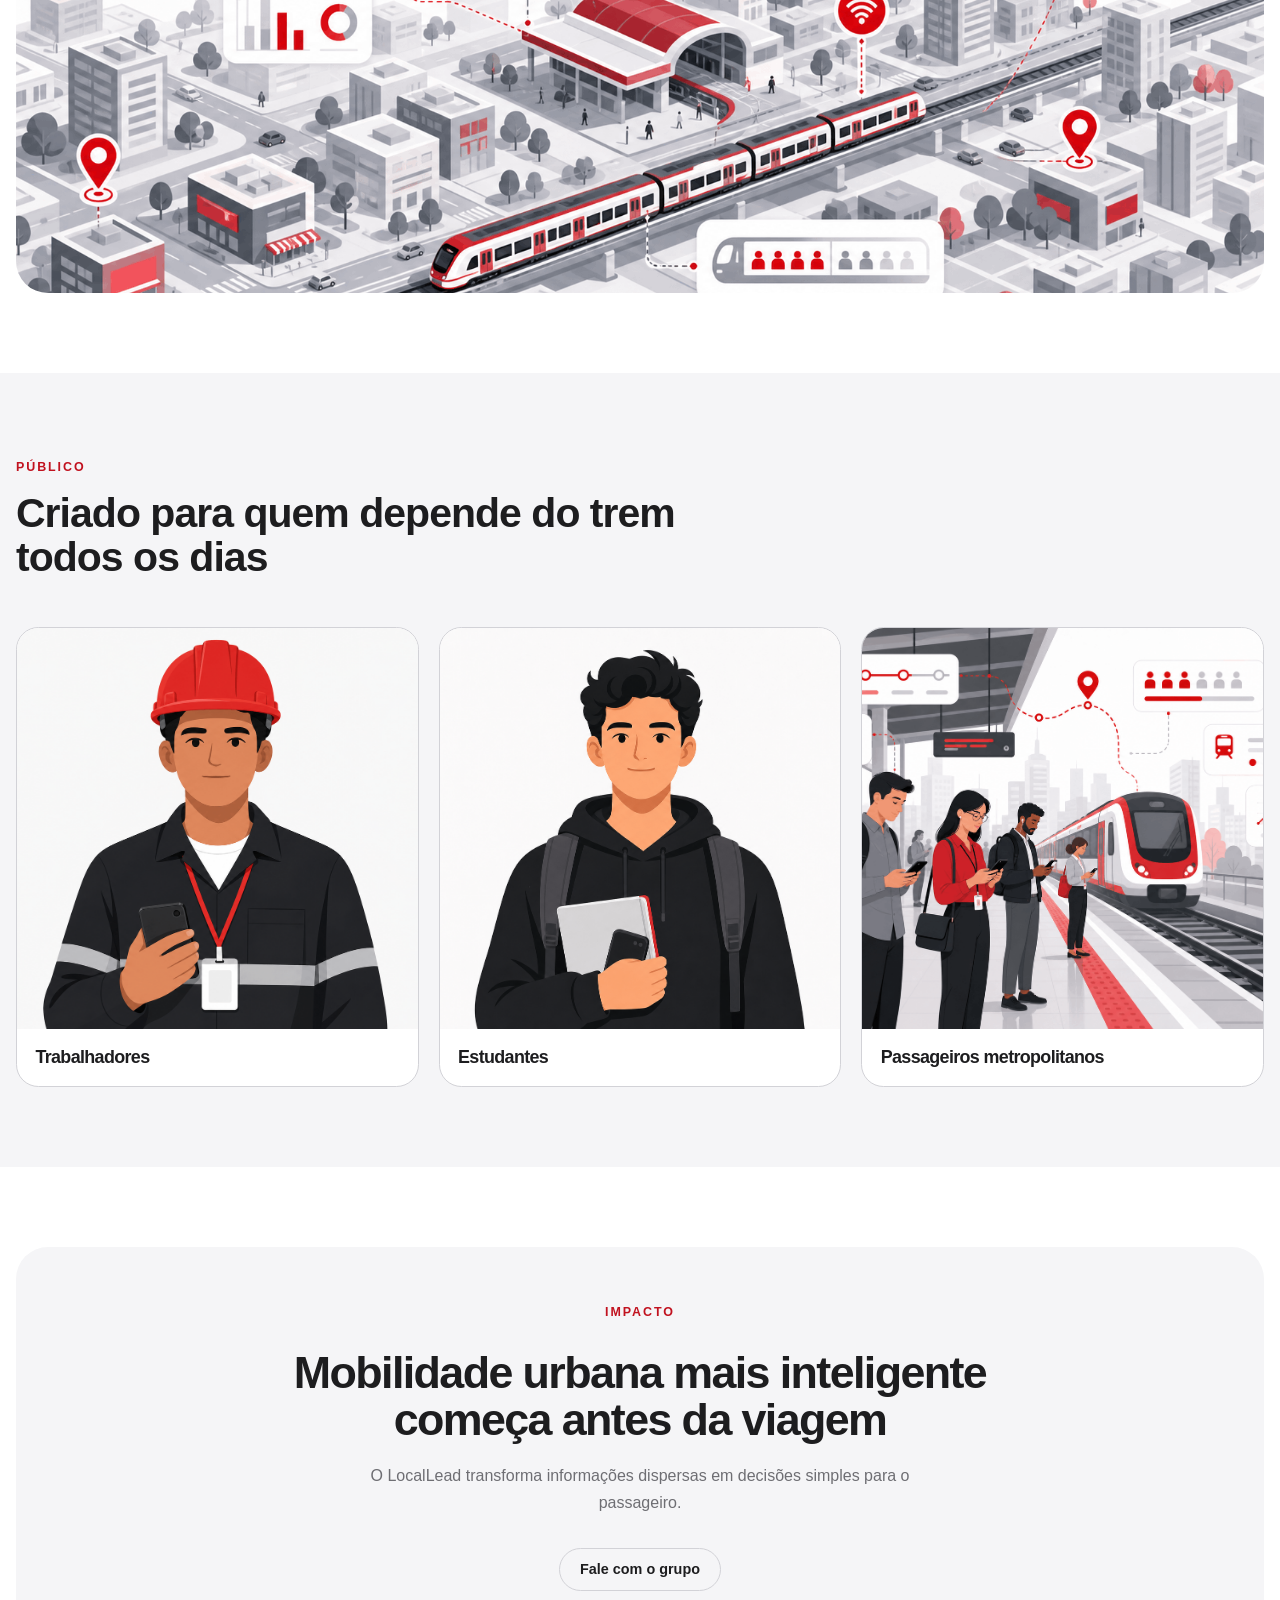
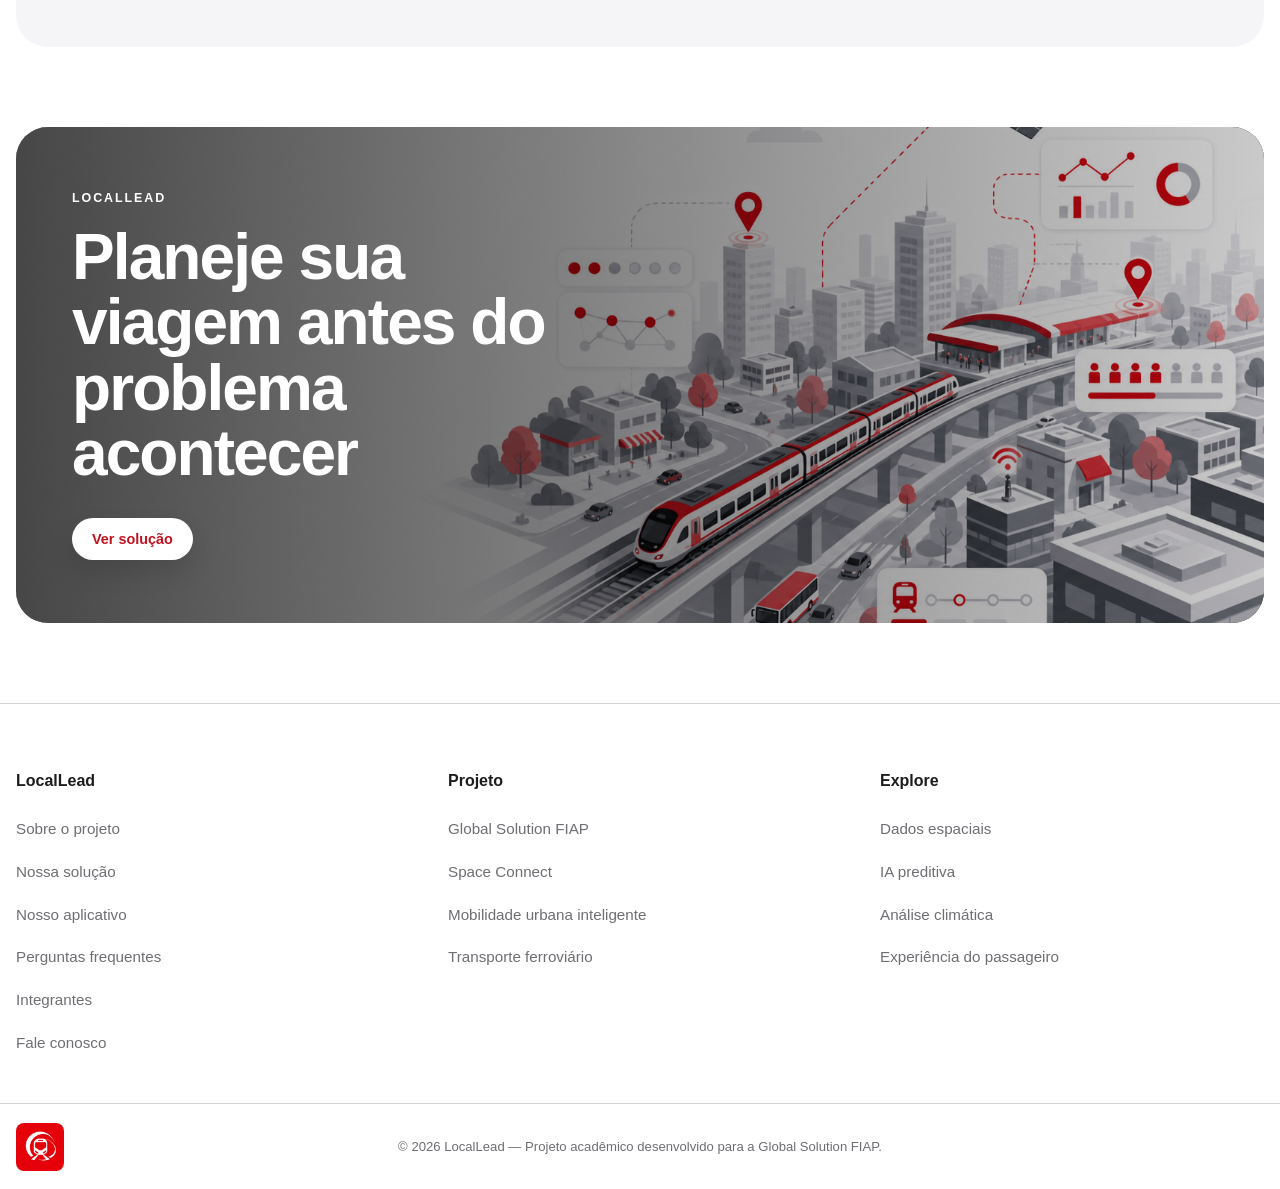
==== commit d7e7d09d: "Feat: fazendo melhoria no texto da pagina home" ====
--- a/index.html
+++ b/index.html
@@ -95,8 +95,7 @@
           </h1>
 
           <p class="hero__description">
-            Dados espaciais, inteligência artificial e transporte ferroviário
-            conectados para melhorar sua jornada antes mesmo dela começar.
+            Dados espaciais, inteligência artificial e transporte ferroviário integrados para aprimorar a experiência do usuário antes mesmo do início da viagem.
           </p>
 
           <div class="hero__actions">
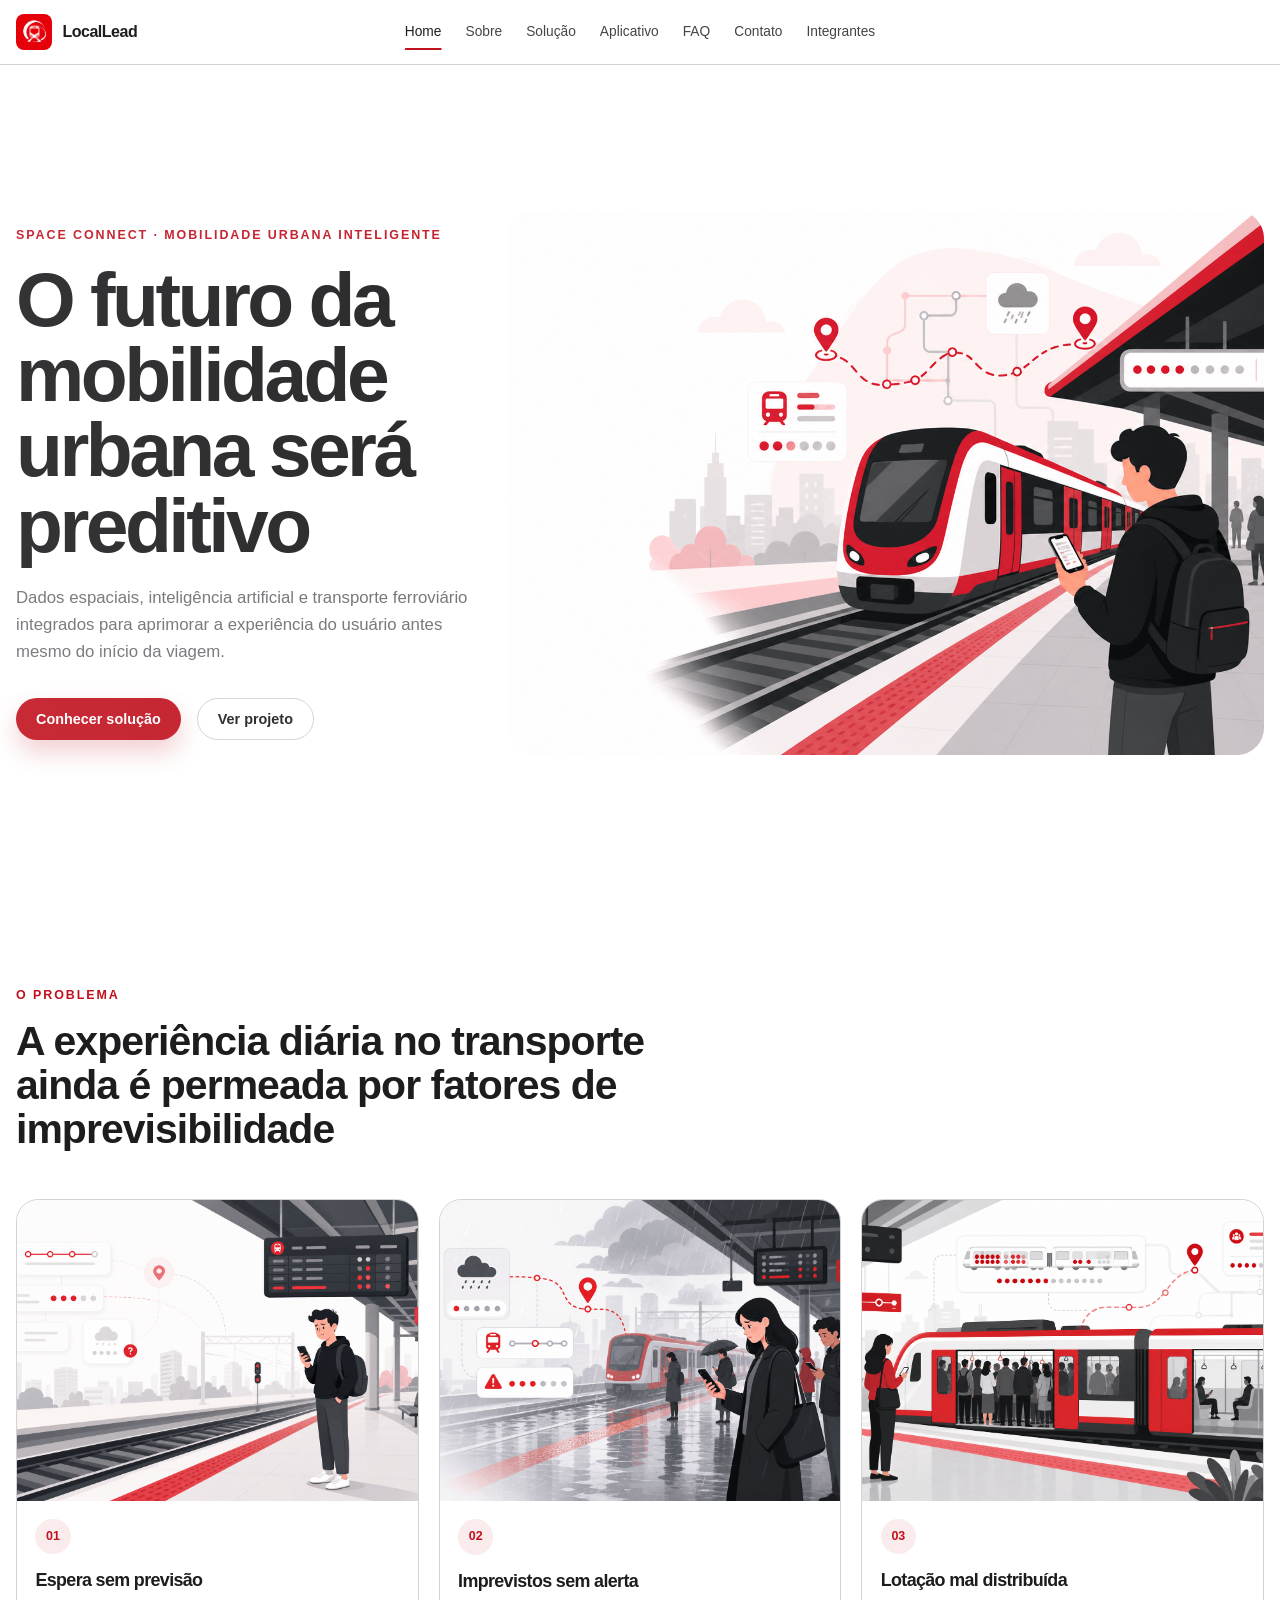
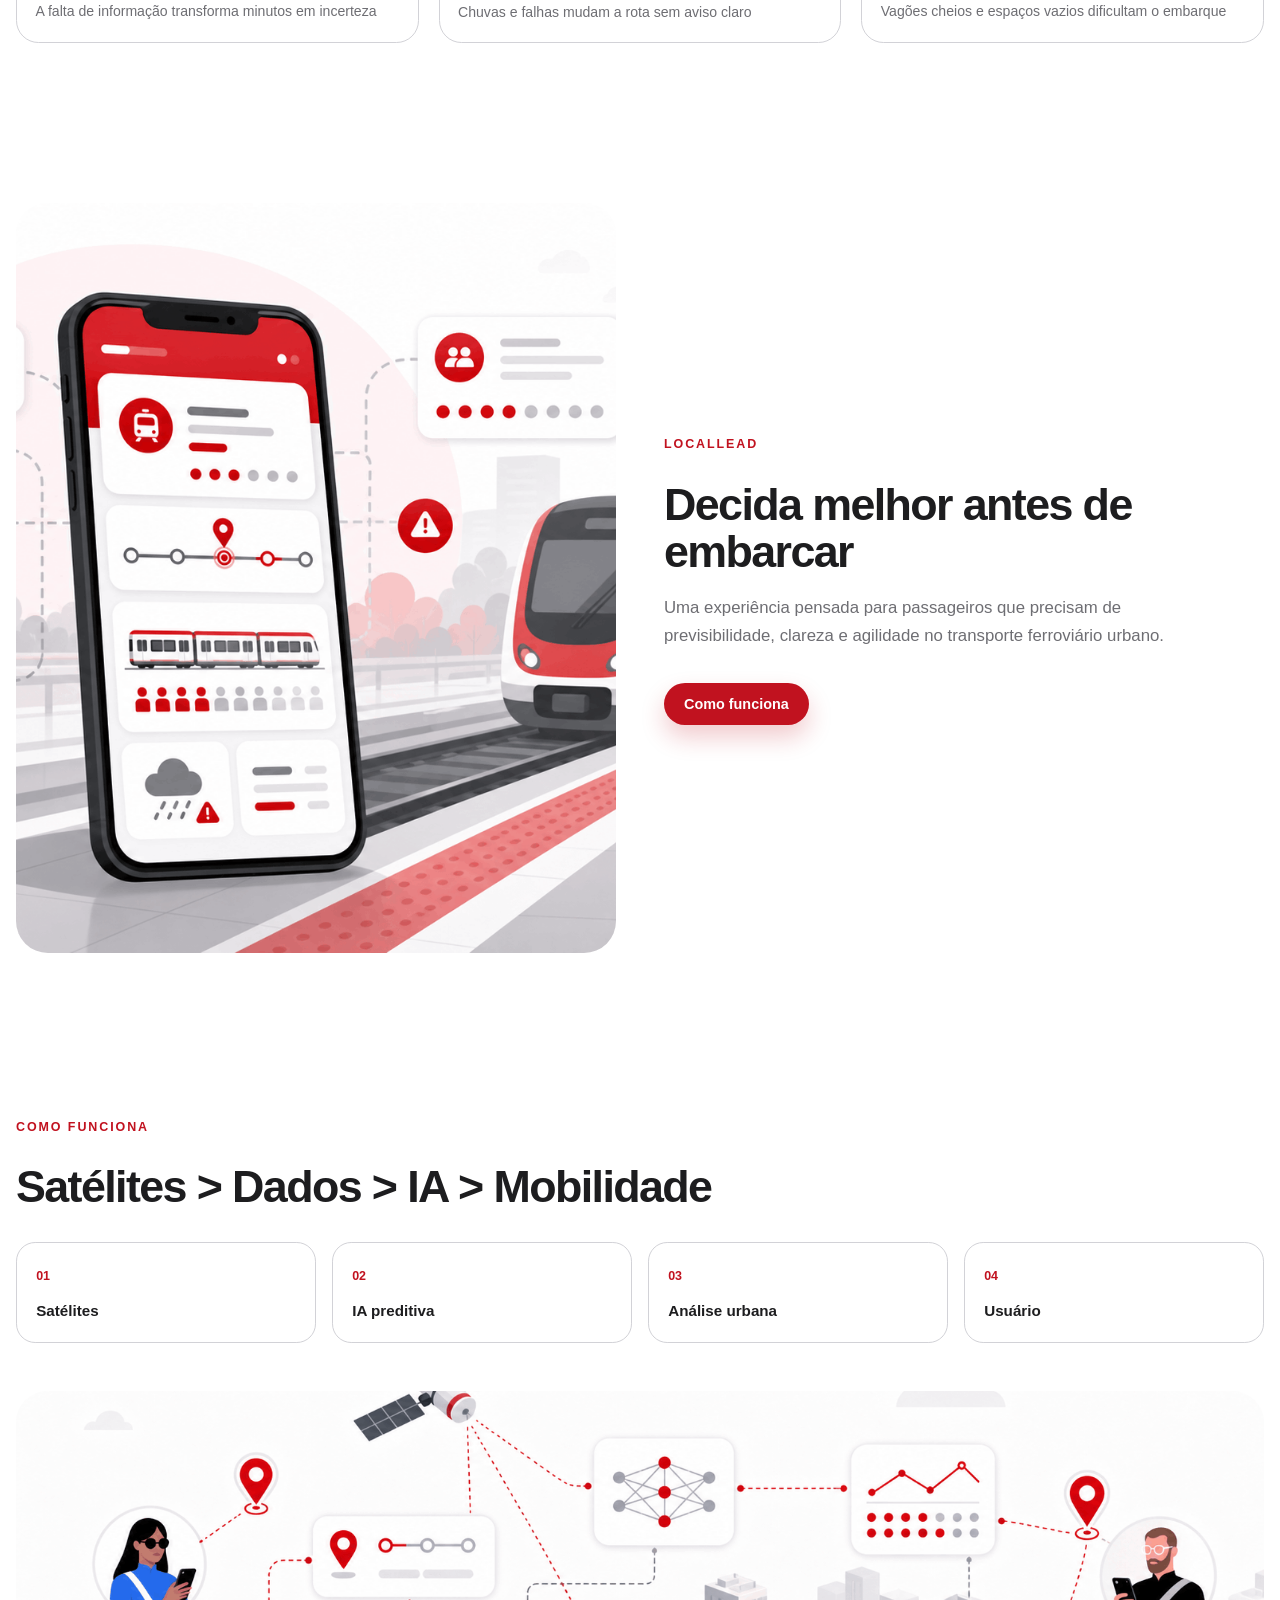
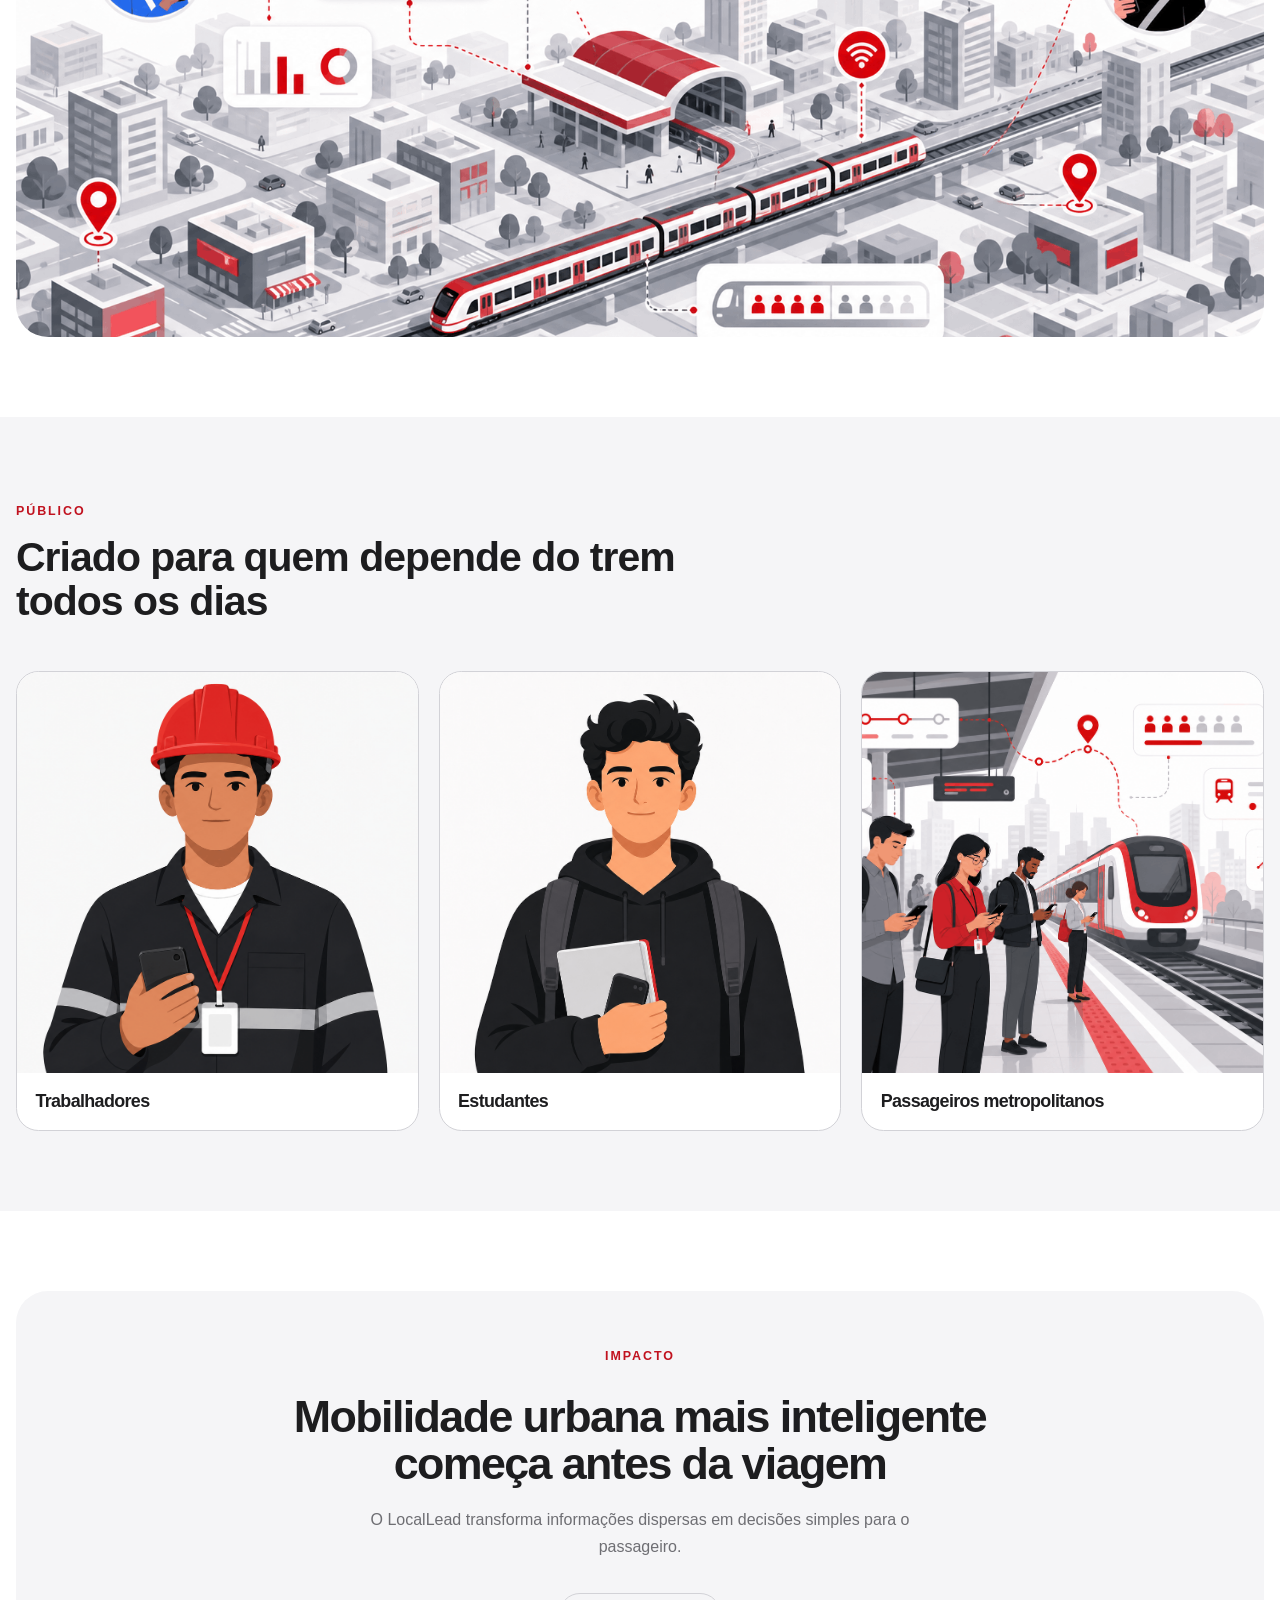
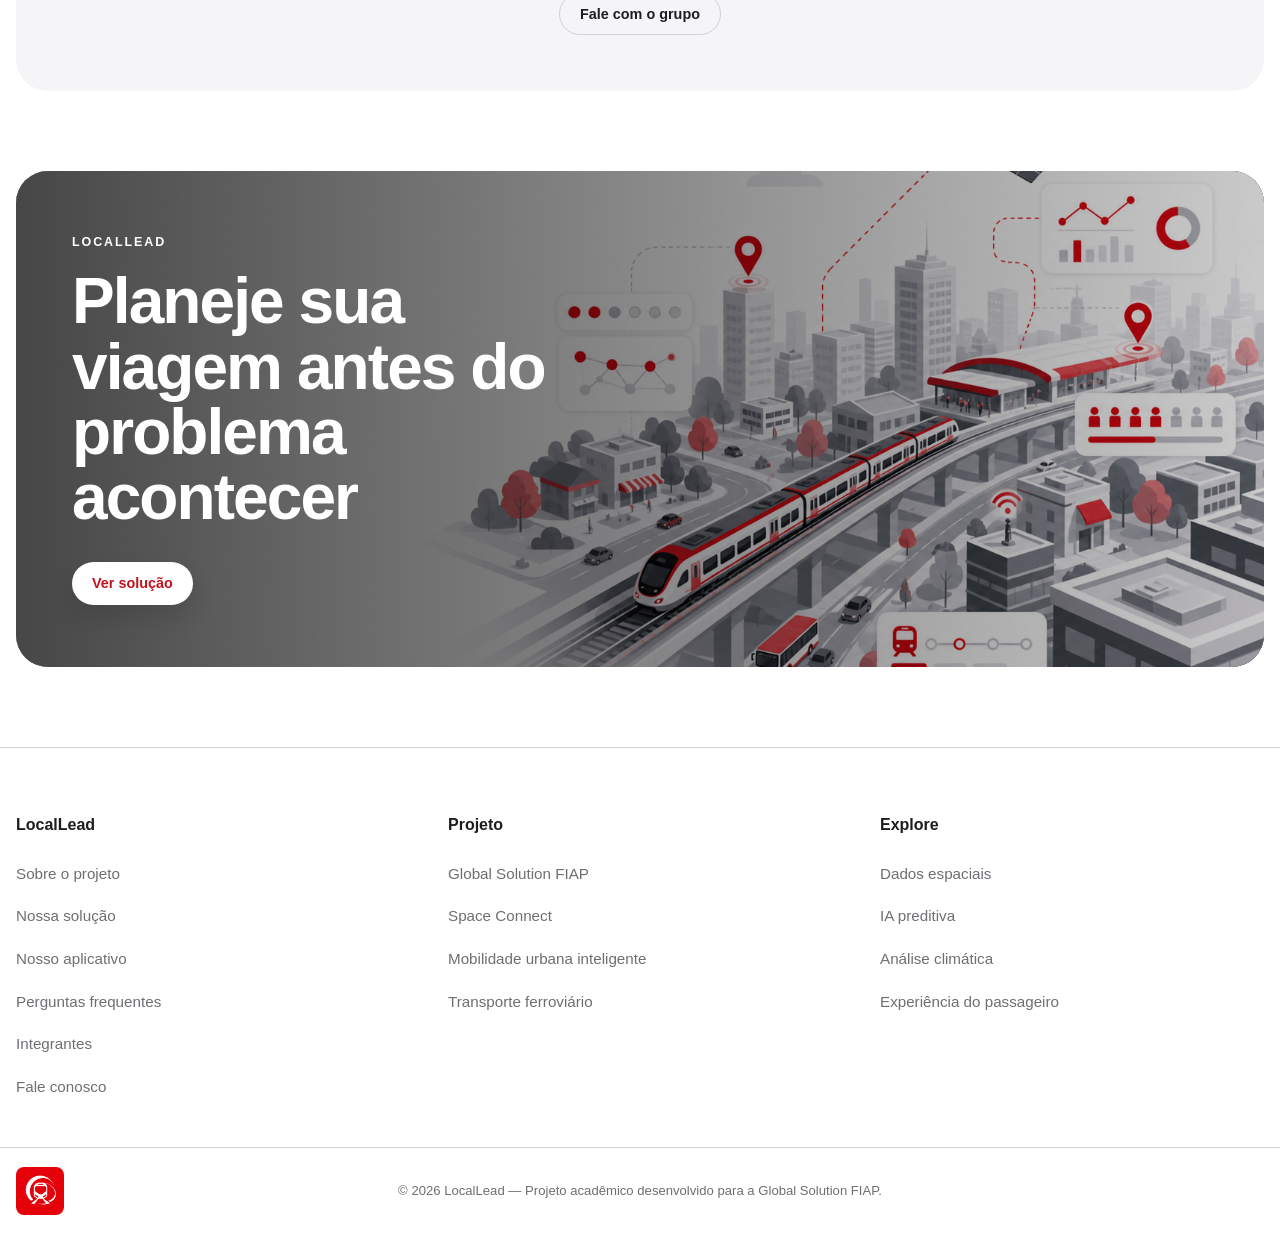
==== commit 62630dbb: "Fix: fazendo melhoria na parte sobre" ====
--- a/index.html
+++ b/index.html
@@ -122,7 +122,7 @@
           <span class="section-heading__tag">O problema</span>
 
           <h2 class="section-heading__title" id="problems-title">
-            A rotina no transporte ainda é cheia de incertezas
+           A experiência diária no transporte ainda é permeada por fatores de imprevisibilidade
           </h2>
         </div>
 
